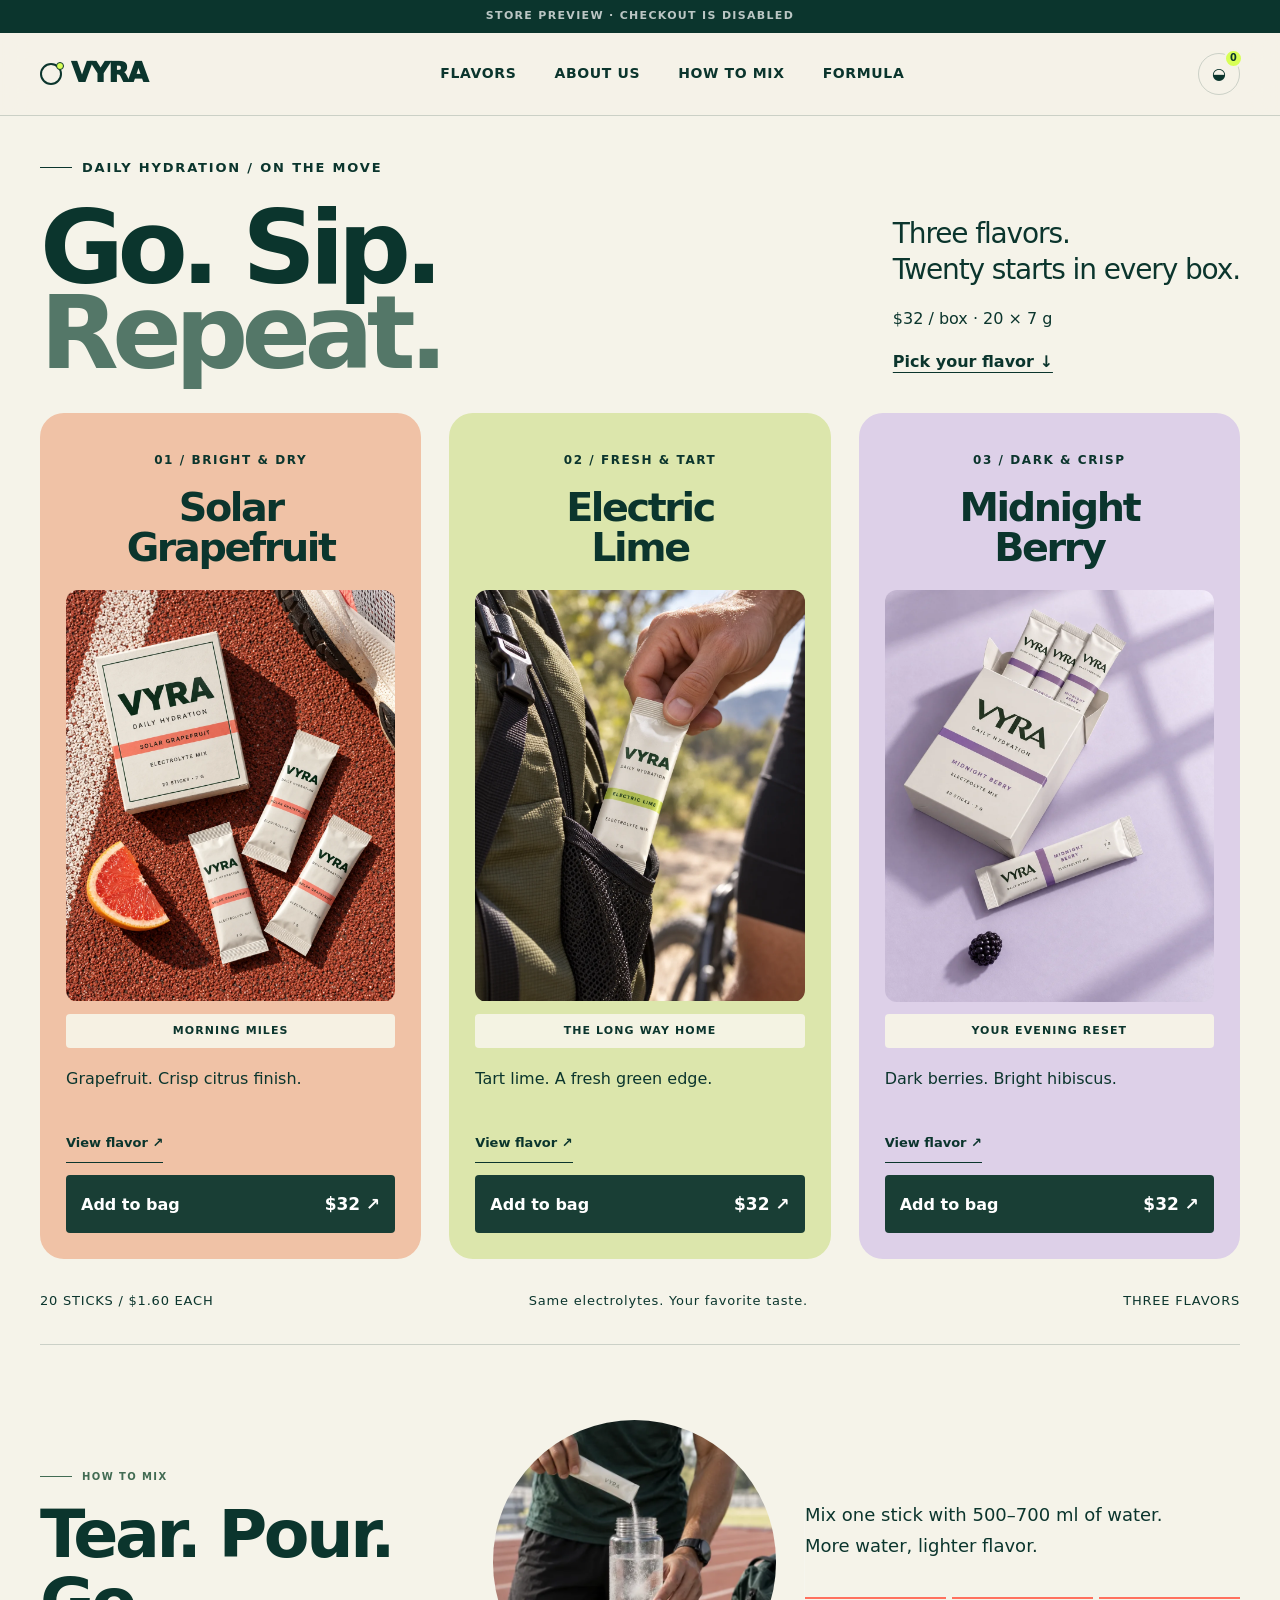
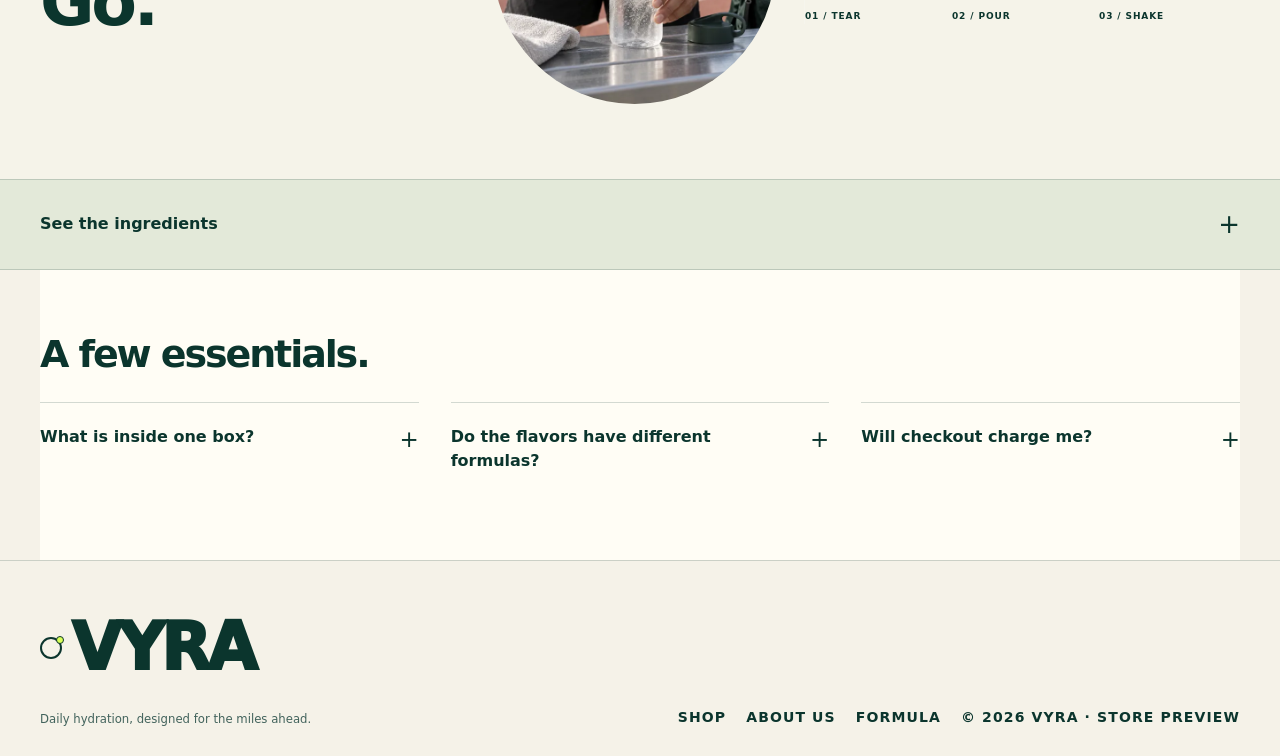
==== index.html @ 5b313467 "Align flavor cards and unify product presentation rhythm" ====
<!doctype html>
<html lang="en">
<head>
<meta charset="utf-8">
<meta name="viewport" content="width=device-width,initial-scale=1">
<meta name="theme-color" content="#0b352d">
<meta name="description" content="VYRA Hydration Telemetry store preview: three electrolyte flavor profiles for everyday endurance sport.">
<title>VYRA — Hydration Telemetry</title>
<style>
:root{--ink:#0b352d;--muted:#42635c;--ivory:#f5f2e8;--paper:#fffdf5;--aqua:#75dce4;--coral:#ff705e;--acid:#d8ff57;--accent:#ff705e;--soft:#ffc2a6;--line:rgba(11,53,45,.18);--wrap:min(1180px,calc(100vw - 40px));--ease:cubic-bezier(.2,.8,.2,1)}
*{box-sizing:border-box}html{scroll-behavior:smooth;scroll-padding-top:82px}body{margin:0;color:var(--ink);background:var(--ivory);font:16px/1.5 Inter,ui-sans-serif,system-ui,-apple-system,"Segoe UI",sans-serif;overflow-x:hidden}body.locked{overflow:hidden}button{font:inherit;color:inherit}button,a{-webkit-tap-highlight-color:transparent}a{color:inherit;text-decoration:none}img,svg{display:block;max-width:100%}:focus-visible{outline:3px solid var(--aqua);outline-offset:3px}.wrap{width:var(--wrap);margin:auto}.skip{position:fixed;z-index:200;top:8px;left:8px;padding:10px 14px;background:var(--paper);transform:translateY(-160%)}.skip:focus{transform:none}
.demo{padding:6px 16px;color:#ffffffb8;background:var(--ink);font-size:.62rem;font-weight:800;letter-spacing:.12em;text-align:center;text-transform:uppercase}.header{position:sticky;z-index:50;top:0;border-bottom:1px solid var(--line);background:#f5f2e8eb;backdrop-filter:blur(14px)}.nav{min-height:66px;display:flex;align-items:center;justify-content:space-between;gap:24px}.brand{display:inline-flex;align-items:center;gap:9px;font-weight:950;font-size:1.3rem;letter-spacing:-.06em}.mark{width:22px;height:22px;border:2px solid;border-radius:50%;position:relative}.mark:after{content:"";position:absolute;width:6px;height:6px;right:-4px;top:-3px;border:1px solid var(--ink);border-radius:50%;background:var(--acid)}.navlinks{display:flex;gap:28px;font-size:.7rem;font-weight:850;letter-spacing:.1em;text-transform:uppercase}.tools{display:flex;gap:8px}.icon{position:relative;width:42px;height:42px;display:grid;place-items:center;border:1px solid var(--line);border-radius:50%;background:transparent;cursor:pointer}.icon:hover{background:var(--paper)}.count{position:absolute;top:-5px;right:-4px;min-width:19px;height:19px;display:grid;place-items:center;border:2px solid var(--ivory);border-radius:50%;background:var(--acid);font-size:.61rem;font-weight:900}.menubtn{display:none}
.btn{min-height:48px;display:inline-flex;align-items:center;justify-content:center;gap:11px;padding:13px 19px;border:1px solid var(--ink);border-radius:1px;color:var(--ivory);background:var(--ink);font-weight:850;font-size:.77rem;letter-spacing:.035em;cursor:pointer;transition:transform .2s var(--ease)}.btn:hover{transform:translateY(-2px)}.btn.accent{border-color:var(--accent);color:var(--ink);background:var(--accent)}.btn.ghost{color:var(--ink);background:transparent}.btn:disabled{opacity:.45;cursor:not-allowed;transform:none}.kicker{display:flex;align-items:center;gap:10px;margin-bottom:16px;font-size:.65rem;font-weight:900;letter-spacing:.15em;text-transform:uppercase}.kicker:before{content:"";width:32px;height:1px;background:currentColor}h1,h2,h3,p{margin-top:0}h1,h2,h3{line-height:.96;letter-spacing:-.055em}h1{margin-bottom:20px;font-size:clamp(3rem,6.2vw,6.4rem)}h2{margin-bottom:18px;font-size:clamp(2.3rem,4.6vw,4.8rem)}h3{font-size:1.3rem}
.hero{position:relative;min-height:calc(100svh - 94px);display:grid;align-items:center;padding:34px 0 42px;overflow:hidden}.hero:before{content:"";position:absolute;z-index:-1;width:36vw;height:36vw;min-width:360px;min-height:360px;left:-17vw;top:5%;border:1px solid var(--line);border-radius:50%;box-shadow:0 0 0 74px #75dce414,0 0 0 148px #d8ff5710}.hero-grid{display:grid;grid-template-columns:minmax(0,.93fr) minmax(390px,.78fr);align-items:center;gap:clamp(38px,7vw,100px)}.hero-copy h1 em{color:var(--accent);font-style:normal;transition:color .3s}.hero-copy>p{max-width:580px;margin-bottom:26px;color:var(--muted);font-size:clamp(1rem,1.45vw,1.18rem)}.hero-actions{display:flex;flex-wrap:wrap;gap:10px;margin-bottom:29px}.selector{display:grid;grid-template-columns:repeat(3,minmax(0,1fr));border-block:1px solid var(--line)}.flavor{position:relative;min-height:72px;display:flex;align-items:center;gap:9px;padding:11px 8px;border:0;border-right:1px solid var(--line);background:transparent;text-align:left;cursor:pointer}.flavor:last-child{border:0}.flavor:after{content:"";position:absolute;height:4px;right:8px;bottom:-2px;left:8px;background:var(--swatch);transform:scaleX(0);transform-origin:left;transition:transform .25s}.flavor[aria-pressed=true]:after{transform:scaleX(1)}.swatch{flex:none;width:12px;height:28px;border-radius:99px;background:var(--swatch)}.flavor strong{display:block;font-size:.69rem;line-height:1.15}.flavor small{display:block;margin-top:4px;color:var(--muted);font-size:.58rem;text-transform:uppercase}
.product{position:relative;margin:0;padding:0 0 20px 20px}.product:before{content:"";position:absolute;inset:30px -34px 0 62px;background:var(--accent);transition:background .3s}.frame{position:relative;overflow:hidden;aspect-ratio:4/4.75;border:1px solid #0b352d3d;background:var(--aqua)}.frame img{width:100%;height:100%;object-fit:cover;transition:opacity .18s,transform .5s}.frame.changing img{opacity:.3;transform:scale(1.025)}.tag{position:absolute;z-index:2;padding:8px 10px;border:1px solid var(--line);background:#fffdf5e8;backdrop-filter:blur(8px);font-size:.58rem;font-weight:900;letter-spacing:.11em;text-transform:uppercase}.tag.top{top:14px;left:14px}.tag.bottom{right:14px;bottom:14px}.chip{position:absolute;z-index:3;right:-30px;top:40%;width:104px;padding:14px;color:var(--ivory);background:var(--ink)}.chip span{display:block;color:var(--aqua);font-size:.53rem;font-weight:850;letter-spacing:.12em;text-transform:uppercase}.chip strong{display:block;margin-top:5px}
.ribbon{border-block:1px solid var(--line);background:var(--paper)}.data-grid{display:grid;grid-template-columns:1.25fr repeat(3,.55fr)}.route,.datum{min-height:118px;padding:20px 24px;border-right:1px solid var(--line)}.datum:last-child{border:0}.label{display:block;margin-bottom:12px;color:var(--muted);font-size:.6rem;font-weight:850;letter-spacing:.12em;text-transform:uppercase}.value{font-size:clamp(1.6rem,3vw,2.6rem);font-weight:900;line-height:1;letter-spacing:-.06em}.value small{font-size:.7rem;letter-spacing:.02em}.route{position:relative;overflow:hidden}.route svg{position:absolute;right:18px;bottom:14px;width:58%;height:70px}.path{fill:none;stroke:var(--accent);stroke-width:3;stroke-linecap:round;stroke-dasharray:5 8}.dot{fill:var(--acid);stroke:var(--ink);stroke-width:2}
.section{padding:112px 0}.intro{display:grid;grid-template-columns:1.2fr .72fr;align-items:end;gap:50px;margin-bottom:58px}.intro p{max-width:470px;margin:0 0 3px auto;color:var(--muted)}.sequence{border-top:1px solid var(--ink)}.step{display:grid;grid-template-columns:90px 1fr 1fr;align-items:center;min-height:132px;border-bottom:1px solid var(--line)}.step>span{color:var(--accent);font-size:.7rem;font-weight:900;letter-spacing:.12em}.step h3{margin:0;font-size:clamp(1.75rem,3vw,3rem);text-transform:uppercase}.step p{max-width:460px;margin:0;color:var(--muted)}
.mix{color:var(--ivory);background:var(--ink)}.mix .intro p{color:#ffffffa8}.mix-layout{display:grid;grid-template-columns:1fr .9fr;border:1px solid #ffffff2e}.mix-visual{position:relative;min-height:480px;display:grid;place-items:center;overflow:hidden;background:linear-gradient(145deg,#75dce428,transparent 52%)}.bottle{position:relative;width:154px;height:338px;border:2px solid #ffffffc7;border-radius:32px 32px 42px 42px;transform:rotate(-3deg)}.bottle:before{content:"";position:absolute;width:76px;height:26px;left:37px;top:-27px;border:2px solid #ffffffc7;border-bottom:0;border-radius:9px 9px 0 0}.water{position:absolute;right:8px;bottom:8px;left:8px;height:62%;border-radius:22px 22px 34px 34px;background:linear-gradient(to top,var(--aqua),var(--accent));opacity:.8;animation:pulse 4s ease-in-out infinite}.water:before{content:"";position:absolute;width:180%;height:45px;left:-42%;top:-20px;border-radius:48%;background:var(--aqua);animation:swirl 3.5s ease-in-out infinite}.ring{position:absolute;width:330px;height:330px;border:1px solid #ffffff2e;border-radius:50%;animation:orbit 12s linear infinite}.ring:after{content:"";position:absolute;width:14px;height:14px;top:35px;right:51px;border-radius:50%;background:var(--acid);box-shadow:0 0 0 8px #d8ff5721}.mix-copy{display:flex;flex-direction:column;justify-content:space-between;padding:clamp(28px,5vw,64px);border-left:1px solid #ffffff2e}.mix-copy h3{margin:0;max-width:390px;font-size:clamp(2.2rem,4vw,4.1rem)}.mix-copy p{max-width:390px;color:#ffffffad}.meter{display:grid;grid-template-columns:repeat(3,1fr);gap:6px;margin-top:36px}.meter span{padding-top:11px;border-top:2px solid var(--accent);color:#ffffffb8;font-size:.58rem;font-weight:850;letter-spacing:.1em;text-transform:uppercase}@keyframes swirl{50%{transform:translateX(8%) rotate(4deg)}}@keyframes pulse{50%{height:65%}}@keyframes orbit{to{transform:rotate(360deg)}}
.formula{background:var(--paper)}.formula-layout{display:grid;grid-template-columns:.72fr 1.28fr;border-block:1px solid var(--ink)}.formula-lead{padding:42px 48px 42px 0;border-right:1px solid var(--line)}.big{margin-bottom:28px;color:var(--accent);font-size:clamp(5rem,10vw,9rem);font-weight:950;line-height:.76;letter-spacing:-.09em}.formula-lead p{max-width:340px;color:var(--muted)}dl{margin:0}.nutrient{min-height:91px;display:grid;grid-template-columns:1fr auto;align-items:center;gap:20px;padding:16px 0 16px 42px;border-bottom:1px solid var(--line)}.nutrient:last-child{border:0}.nutrient dt{font-weight:850}.nutrient dd{margin:0;font-size:clamp(1.7rem,3vw,2.8rem);font-weight:900;letter-spacing:-.06em}.nutrient small{color:var(--muted);font-size:.63rem;letter-spacing:.02em;text-transform:uppercase}
.loadout{padding-bottom:130px}.load-shell{display:grid;grid-template-columns:1fr 1fr;border:1px solid var(--ink);background:var(--paper)}.load-media{position:relative;min-height:590px;overflow:hidden;border-right:1px solid var(--ink);background:var(--aqua)}.load-media img{width:100%;height:100%;object-fit:cover}.stamp{position:absolute;right:18px;bottom:18px;padding:10px 12px;color:var(--ivory);background:var(--ink);font-size:.6rem;font-weight:850;letter-spacing:.11em;text-transform:uppercase}.load-copy{display:flex;flex-direction:column;justify-content:space-between;padding:clamp(28px,5vw,62px)}.load-copy h2{max-width:520px}.load-copy>div>p{max-width:460px;color:var(--muted)}.packline{display:flex;justify-content:space-between;gap:20px;padding-block:20px;border-block:1px solid var(--line)}.packline span{color:var(--muted)}.buy{display:grid;grid-template-columns:1fr 1fr;gap:10px;margin-top:20px}.price{font-size:2.7rem;font-weight:900;line-height:1;letter-spacing:-.07em}.price small{display:block;margin-top:8px;color:var(--muted);font-size:.62rem;font-weight:700;letter-spacing:.05em}
.notes{padding:84px 0;color:var(--ivory);background:var(--ink)}.notes-grid{display:grid;grid-template-columns:1.1fr repeat(3,.6fr);gap:28px}.notes h2{max-width:450px;font-size:clamp(2.2rem,4vw,4rem)}.note{padding-left:20px;border-left:1px solid #ffffff33}.note span{display:block;margin-bottom:28px;color:var(--accent);font-size:.63rem;font-weight:900;letter-spacing:.13em;text-transform:uppercase}.note strong{display:block;margin-bottom:8px}.note p{margin:0;color:#ffffffa5;font-size:.8rem}footer{padding:38px 0 28px;border-top:1px solid var(--line)}.footer{display:flex;align-items:flex-end;justify-content:space-between;gap:30px}.footer p{max-width:570px;margin:14px 0 0;color:var(--muted);font-size:.73rem}.footer-links{display:flex;flex-wrap:wrap;justify-content:flex-end;gap:20px;font-size:.67rem;font-weight:850;letter-spacing:.08em;text-transform:uppercase}
.overlay{position:fixed;z-index:80;inset:0;opacity:0;visibility:hidden;background:#051a1691;transition:.25s}.overlay.open{opacity:1;visibility:visible}.cart{position:fixed;z-index:90;top:0;right:0;bottom:0;width:min(460px,100%);display:flex;flex-direction:column;background:var(--paper);box-shadow:-24px 0 70px #0003;transform:translateX(102%);transition:transform .35s var(--ease)}.cart.open{transform:none}.cart-head{min-height:78px;display:flex;align-items:center;justify-content:space-between;padding:18px 22px;border-bottom:1px solid var(--line)}.cart-head h2{margin:0;font-size:1.7rem}.cart-body{flex:1;padding:12px 22px;overflow:auto}.empty{padding:80px 20px;color:var(--muted);text-align:center}.empty b{width:60px;height:60px;margin:0 auto 20px;display:grid;place-items:center;border:1px solid var(--line);border-radius:50%;font-size:1.6rem}.cart-item{display:grid;grid-template-columns:70px 1fr auto;gap:13px;padding:18px 0;border-bottom:1px solid var(--line)}.thumb{width:70px;height:84px;object-fit:cover;border:1px solid var(--line)}.cart-item h3{margin:2px 0 5px;font-size:.93rem;letter-spacing:-.02em}.cart-item small{color:var(--muted);font-size:.66rem}.qty{display:flex;align-items:center;gap:9px;margin-top:10px}.qty button{width:27px;height:27px;border:1px solid var(--line);border-radius:50%;background:transparent;cursor:pointer}.qty .remove{width:auto;margin-left:3px;border:0;border-radius:0;color:#a13d30;font-size:.66rem;text-decoration:underline}.lineprice{font-weight:850;font-size:.8rem}.cart-foot{padding:19px 22px 24px;border-top:1px solid var(--line);background:var(--ivory)}.total{display:flex;justify-content:space-between;margin-bottom:5px;font-weight:900}.cart-foot small{display:block;margin-bottom:15px;color:var(--muted)}.cart-foot .btn{width:100%}.complete{min-height:100%;display:grid;align-content:center;padding:30px;text-align:center}.check{width:84px;height:84px;margin:0 auto 24px;display:grid;place-items:center;border-radius:50%;background:var(--acid);font-size:2rem}.complete h3{margin-bottom:14px;font-size:2rem}.complete p{color:var(--muted)}.toast{position:fixed;z-index:120;left:50%;bottom:22px;max-width:calc(100% - 32px);padding:12px 16px;color:var(--ivory);background:var(--ink);font-size:.76rem;font-weight:750;transform:translate(-50%,140%);transition:transform .3s}.toast.show{transform:translate(-50%,0)}
@media(max-width:900px){.navlinks{position:absolute;top:66px;right:20px;left:20px;display:none;padding:16px;border:1px solid var(--line);background:var(--paper);box-shadow:0 18px 45px #0b352d21}.navlinks.open{display:flex;flex-direction:column}.menubtn{display:grid}.hero{min-height:auto}.hero-grid{grid-template-columns:1fr 1fr;gap:28px}.chip{right:-8px}.intro{grid-template-columns:1fr;gap:8px}.intro p{margin-left:0}.mix-layout,.formula-layout,.load-shell{grid-template-columns:1fr}.mix-copy{border:0;border-top:1px solid #ffffff2e}.formula-lead{padding-right:0;border:0;border-bottom:1px solid var(--line)}.load-media{min-height:520px;border:0;border-bottom:1px solid var(--ink)}.notes-grid{grid-template-columns:1fr 1fr}.notes h2{grid-column:1/-1}}
@media(max-width:640px){:root{--wrap:min(100% - 28px,1180px)}.demo{padding-block:5px;font-size:.54rem}.nav{min-height:58px}.navlinks{top:58px}.hero{padding:12px 0 34px}.hero-grid{display:flex;flex-direction:column;align-items:stretch;gap:20px}.product{order:-1;width:min(82%,310px);margin:auto;padding:0 0 10px 10px}.product:before{inset:18px -15px 0 36px}.frame{aspect-ratio:4/3.95}.frame img{object-position:center 35%}.chip{right:-16px;top:30%;width:90px;padding:10px}.tag{padding:6px 7px;font-size:.47rem}.hero-copy{text-align:center}.hero-copy .kicker{justify-content:center;margin-bottom:10px}h1{margin-bottom:12px;font-size:clamp(2.65rem,14vw,4rem)}.hero-copy>p{margin:0 auto 16px;font-size:.88rem}.hero-actions{justify-content:center;margin-bottom:20px}.hero-actions .btn{flex:1;min-width:140px}.flavor{min-height:62px;justify-content:center;padding:8px 4px}.flavor small{display:none}.flavor strong{font-size:.59rem}.swatch{width:8px;height:22px}.data-grid{grid-template-columns:repeat(3,1fr)}.route{grid-column:1/-1;min-height:105px;border:0;border-bottom:1px solid var(--line)}.datum{min-height:86px;padding:15px 10px}.value{font-size:1.4rem}.label{margin-bottom:9px;font-size:.49rem}.section{padding:78px 0}.intro{margin-bottom:38px}.step{grid-template-columns:44px 1fr;padding:22px 0}.step p{grid-column:2;margin-top:8px;font-size:.82rem}.mix-visual{min-height:390px}.ring{width:280px;height:280px}.bottle{width:132px;height:292px}.bottle:before{left:27px}.mix-copy{min-height:380px}.formula-lead{padding-block:10px 34px}.big{margin-bottom:18px}.nutrient{min-height:78px;padding-left:0}.loadout{padding-bottom:86px}.load-media{min-height:410px}.buy{grid-template-columns:1fr}.notes-grid{grid-template-columns:1fr}.notes h2{grid-column:auto}.note{min-height:140px}.footer{align-items:flex-start;flex-direction:column}.footer-links{justify-content:flex-start}.cart-item{grid-template-columns:58px 1fr auto}.thumb{width:58px;height:72px}}
@media(prefers-reduced-motion:reduce){html{scroll-behavior:auto}*,*:before,*:after{animation-duration:.01ms!important;animation-iteration-count:1!important;transition-duration:.01ms!important}}
</style>
<link rel="stylesheet" href="premium.css">
<link rel="icon" href="data:,">
<link rel="stylesheet" href="commerce.css?v=2">
<link rel="stylesheet" href="identity.css?v=3">
<link rel="stylesheet" href="desktop-tune.css?v=20260922d">
</head>
<body>
<a class="skip" href="#main">Skip to content</a>
<div class="demo">Store preview · Checkout is disabled</div>
<header class="header"><nav class="nav wrap" aria-label="Primary navigation"><a class="brand" href="#top" aria-label="VYRA home"><span class="mark" aria-hidden="true"></span>VYRA</a><div class="navlinks" id="navlinks"><a href="#shop">Flavors</a><a href="about.html">About us</a><a href="#mix">How to mix</a><a href="#ingredient-register">Formula</a></div><div class="tools"><button class="icon" id="cartOpen" type="button" aria-label="Open cart" aria-haspopup="dialog">◒<span class="count" id="count">0</span></button><button class="icon menubtn" id="menubtn" type="button" aria-label="Open menu" aria-expanded="false" aria-controls="navlinks">≡</button></div></nav></header>
<main id="main">
<section class="hero flavor-market" id="top" aria-labelledby="heroTitle"><div class="wrap"><div class="market-title"><div class="kicker">DAILY HYDRATION / ON THE MOVE</div><h1 id="heroTitle">Go. Sip.<br><em>Repeat.</em></h1><div class="market-summary"><p>Three flavors.<br>Twenty starts in every box.</p><span>$32 / box · 20 × 7 g</span><a href="#shop">Pick your flavor ↓</a></div></div>
<div class="flavor-shelf" id="shop" aria-label="Shop the three VYRA flavors">
<article class="flavor-story solar"><div class="flavor-heading"><span>01 / BRIGHT &amp; DRY</span><h2><a href="product.html?flavor=solar">Solar<br>Grapefruit</a></h2></div><figure><a href="product.html?flavor=solar" aria-label="Explore Solar Grapefruit"><img src="assets/vyra-solar.webp" srcset="assets/vyra-solar-640.webp 640w, assets/vyra-solar.webp 1122w" sizes="(max-width:680px) 94vw, 60vw" width="1122" height="1402" alt="Overhead view of Solar Grapefruit packaging and fanned sticks on a running track" fetchpriority="high" decoding="async"></a><figcaption>MORNING MILES</figcaption></figure><div class="flavor-purchase"><p>Grapefruit. Crisp citrus finish.</p><a class="flavor-detail" href="product.html?flavor=solar">View flavor ↗</a><button type="button" data-product="solar">Add to bag <span>$32 ↗</span></button></div></article>
<article class="flavor-story lime"><div class="flavor-heading"><span>02 / FRESH &amp; TART</span><h2><a href="product.html?flavor=lime">Electric<br>Lime</a></h2></div><figure><a href="product.html?flavor=lime" aria-label="Explore Electric Lime"><img src="assets/vyra-lime.webp" srcset="assets/vyra-lime-640.webp 640w, assets/vyra-lime.webp 1122w" sizes="(max-width:680px) 94vw, 60vw" width="1122" height="1402" alt="A cyclist taking an Electric Lime hydration stick from a bag" fetchpriority="high" decoding="async"></a><figcaption>THE LONG WAY HOME</figcaption></figure><div class="flavor-purchase"><p>Tart lime. A fresh green edge.</p><a class="flavor-detail" href="product.html?flavor=lime">View flavor ↗</a><button type="button" data-product="lime">Add to bag <span>$32 ↗</span></button></div></article>
<article class="flavor-story berry"><div class="flavor-heading"><span>03 / DARK &amp; CRISP</span><h2><a href="product.html?flavor=berry">Midnight<br>Berry</a></h2></div><figure><a href="product.html?flavor=berry" aria-label="Explore Midnight Berry"><img src="assets/vyra-berry.webp" srcset="assets/vyra-berry-640.webp 640w, assets/vyra-berry.webp 1122w" sizes="(max-width:680px) 94vw, 60vw" width="1122" height="1402" alt="Open Midnight Berry carton with individual violet-striped sticks" fetchpriority="high" decoding="async"></a><figcaption>YOUR EVENING RESET</figcaption></figure><div class="flavor-purchase"><p>Dark berries. Bright hibiscus.</p><a class="flavor-detail" href="product.html?flavor=berry">View flavor ↗</a><button type="button" data-product="berry">Add to bag <span>$32 ↗</span></button></div></article>
</div><div class="market-foot"><span>20 STICKS / $1.60 EACH</span><span>Same electrolytes. Your favorite taste.</span><span>THREE FLAVORS</span></div></div></section>
<section class="section mix" id="mix" aria-labelledby="mixTitle"><div class="wrap"><div class="intro"><div><div class="kicker">How to mix</div><h2 id="mixTitle">Tear. Pour. Go.</h2></div></div><div class="mix-layout"><div class="mix-visual"><img src="assets/mix.webp" srcset="assets/mix-640.webp 640w, assets/mix.webp 1254w" sizes="(max-width:900px) 94vw, 50vw" width="1254" height="1254" alt="An athlete pouring a VYRA electrolyte stick into a clear water bottle" loading="lazy"></div><div class="mix-copy"><div><div class="kicker">Bottle protocol / 500–700 ml</div><h3>Drop. Shake. Carry on.</h3></div><div><p>Mix one stick with 500–700 ml of water. More water, lighter flavor.</p><div class="meter"><span>01 / Tear</span><span>02 / Pour</span><span>03 / Shake</span></div></div></div></div></div></section>
<details class="technical" id="ingredient-register"><summary class="wrap">See the ingredients <span aria-hidden="true">+</span></summary><section class="section formula" id="formula" aria-labelledby="formulaTitle"><div class="wrap"><div class="intro"><div><div class="kicker">Formula / per stick</div><h2 id="formulaTitle">The numbers<br>stay visible.</h2></div><p>Four essential figures, presented without a maze of claims. One stick is designed to mix into 500–700 ml of water.</p></div><div class="formula-layout"><div class="formula-lead"><div class="big">01</div><h3>Daily hydration stick</h3><p>Illustrative electrolyte values for this store preview. Final formulation and labeling require review. Not a substitute for a varied diet or professional medical advice.</p></div><dl><div class="nutrient"><dt>Sodium</dt><dd>300 <small>mg</small></dd></div><div class="nutrient"><dt>Potassium</dt><dd>200 <small>mg</small></dd></div><div class="nutrient"><dt>Magnesium</dt><dd>60 <small>mg</small></dd></div><div class="nutrient"><dt>Vitamin C</dt><dd>80 <small>mg</small></dd></div></dl></div></div></section></details>


<section class="purchase-faq wrap" aria-labelledby="questions-title"><div><div class="kicker">Good to know</div><h2 id="questions-title">A few essentials.</h2></div><div><details><summary>What is inside one box?</summary><p>20 × 7 g sticks in one flavor. $32 per box, or $1.60 per stick.</p></details><details><summary>Do the flavors have different formulas?</summary><p>No. The declared electrolyte amounts are the same. Choose your favorite taste.</p></details><details><summary>Will checkout charge me?</summary><p>No. This demo collects no personal or payment details and creates no real order.</p></details></div></section></main>
<footer><div class="footer wrap"><div><a class="brand" href="#top"><span class="mark"></span>VYRA</a><p>Daily hydration, designed for the miles ahead.</p></div><div class="footer-links"><a href="#shop">Shop</a><a href="about.html">About us</a><a href="#ingredient-register">Formula</a><span>© 2026 VYRA · Store preview</span></div></div></footer>
<div class="overlay" id="overlay"></div><aside class="cart" id="cart" role="dialog" aria-modal="true" aria-labelledby="cartTitle" aria-hidden="true"><div class="cart-head"><h2 id="cartTitle">Your bag</h2><button class="icon" id="close" type="button" aria-label="Close cart">×</button></div><div class="cart-body" id="cartBody"></div><div class="cart-foot" id="cartFoot"><div class="total"><span>Demo total</span><span id="total">$0</span></div><small>No shipping, account, or payment details will be requested.</small><button class="btn accent" id="checkout" type="button">Complete demo checkout</button></div></aside><div class="toast" id="toast" role="status" aria-live="polite"></div>
<div class="mobile-purchase" aria-label="Quick purchase"><div><strong id="quick-name">Solar Grapefruit</strong><span>20 sticks · $32</span></div><button type="button" class="purchase-button" id="quick-add">Add to bag ↗</button></div>
<script src="cart.js?v=20260922b" defer></script>
<script src="app.js" defer></script>
</body>
</html>
---- premium.css ----
/* Consistent controls, independent of each brand's art direction. */
button:disabled{opacity:.45;cursor:not-allowed;transform:none}
.cart[inert]{visibility:hidden}.cart:not([inert]){visibility:visible}
.cart-foot[hidden]{display:none!important}
.shop-line{display:grid;grid-template-columns:88px minmax(0,1fr);gap:16px;padding:22px 0;border-bottom:1px solid currentColor}
.shop-line>img{width:88px;height:88px;object-fit:cover;border-radius:3px}
.shop-line h3{font:600 15px/1.3 system-ui;margin:0 0 5px;letter-spacing:0}
.shop-line p{font:12px/1.5 system-ui;opacity:.75;margin:0 0 6px}
.shop-line strong{font:600 14px/1.4 system-ui}
.shop-quantity{display:flex;align-items:center;gap:8px;margin-top:12px}
.shop-quantity button{min-width:36px;min-height:36px;border:1px solid currentColor;background:none;font:14px system-ui;cursor:pointer}
.shop-quantity output{min-width:20px;text-align:center}
.shop-quantity .shop-remove{border:0;margin-left:auto;text-decoration:underline;font-size:12px}
.shop-empty{padding:50px 10px;text-align:center;line-height:1.8}
.demo-complete{padding:50px 12px;text-align:center}
.demo-complete>span{font:50px/1.5 system-ui}
.demo-complete h3{font-size:30px}
.demo-complete p{font-size:15px;line-height:1.6}
.demo-return{padding:14px 20px;background:none;border:1px solid currentColor;cursor:pointer}
.cart-head button{min-width:44px;min-height:44px}
.cart-foot small,.cart-note{font-size:12px;line-height:1.5}
.toast{pointer-events:none}

/* VYRA — tactile sports equipment and a measured daily ritual. */
:root{--wrap:min(1280px,calc(100% - 48px));--accent-ink:#a44830}
.hero{min-height:0;padding:58px 0 62px}
.hero-grid{grid-template-columns:1fr 1.04fr;gap:56px}
.hero:before{display:none}
.hero-copy h1{font-size:clamp(50px,5.6vw,80px);line-height:1.01;letter-spacing:-.06em}
.hero-copy h1 em{color:var(--accent-ink);font-size:.82em}
.hero-copy>p{font-size:17px;line-height:1.75;max-width:470px}
.kicker{font-size:10px;letter-spacing:.14em}
.product{padding:0}.product:before{display:none}
.frame{aspect-ratio:1;border:0;background:var(--soft)}
.frame img{object-fit:cover;object-position:center}
.chip{position:static;width:auto;padding:13px 17px;display:flex;justify-content:space-between;align-items:center;background:var(--ink);margin:0}
.chip span{font-size:10px;letter-spacing:.13em;color:#d6e8df}.chip strong{font-size:13px;margin:0;color:var(--accent)}
.tag.top{font-size:9px;padding:9px 12px}.tag.bottom{display:none}
.btn{font-size:12px;min-height:48px}.hero-actions .btn{padding:13px 16px}
.selector{margin-top:24px}.flavor{padding:16px 8px;min-height:80px}
.flavor strong{font-size:11px;line-height:1.4}.flavor small{font-size:9px}
.swatch{height:30px;width:6px;border-radius:0}
.flavor[aria-pressed=true]{background:#ffffff66}
.flavor[data-flavor=berry]{--swatch:#9c7db1!important}
.ribbon{background:var(--ink);color:var(--ivory)}.ribbon .label{color:#bdd1c9}.route,.datum{border-color:#ffffff26}
.route svg{opacity:.65;width:45%}.label{font-size:10px}.value{font-size:34px}
.section{padding:86px 0}.intro{margin-bottom:45px}.intro h2{font-size:clamp(42px,4.8vw,66px);line-height:1.03}
.intro p{font-size:15px;line-height:1.8}.step>span{color:var(--accent-ink)}.step p{font-size:14px;line-height:1.8}
.mix-layout{grid-template-columns:1fr 1fr}.mix-visual{min-height:0;background:none}
.mix-visual>img{width:100%;height:100%;aspect-ratio:1;object-fit:cover}
.mix-copy{gap:35px}.mix-copy h3{font-size:clamp(36px,4vw,57px);line-height:1.06}.mix-copy p{line-height:1.8;font-size:15px}
.meter span{font-size:10px}
.big{color:var(--accent-ink)}.formula-lead{padding:35px 42px 35px 0}.formula-lead p{font-size:14px;line-height:1.8}
.load-shell{border-color:var(--line)}.load-media{min-height:0;aspect-ratio:1;border-color:var(--line);align-self:center}
.load-media img{height:100%;object-fit:cover}
.load-copy{padding:35px;gap:30px}.load-copy h2{font-size:clamp(38px,4.6vw,62px);line-height:1.02}
.load-copy>div>p{font-size:15px;line-height:1.8}
.load-flavors{display:flex;gap:6px;margin-bottom:20px;flex-wrap:wrap}
.load-flavors button{min-height:42px;padding:9px 14px;border:1px solid var(--line);background:none;cursor:pointer;font-size:12px}
.load-flavors button[aria-pressed=true]{background:var(--ink);color:var(--paper);border-color:var(--ink)}
.packline{font-size:13px}.buy{grid-template-columns:.6fr 1.4fr;align-items:center;gap:20px}
.price{font-size:38px}.price small{line-height:1.5;font-size:10px}.buy .btn{font-size:11px;padding:12px}
.note p{line-height:1.8}.note span{color:var(--accent)}.demo{font-size:9px}
:focus-visible{outline-color:var(--accent-ink)}.mix :focus-visible,.notes :focus-visible{outline-color:var(--aqua)}
@media(max-width:900px){
.hero-grid{gap:26px;grid-template-columns:1fr 1fr}.hero-copy h1{font-size:48px}
.hero-copy>p{font-size:14px}.selector{grid-template-columns:1fr}.flavor{min-height:43px;border-right:0;border-bottom:1px solid var(--line)}
.flavor small{display:none}.flavor:after{height:2px}.mix-layout,.load-shell{grid-template-columns:1fr 1fr}
.mix-copy{padding:25px}.mix-copy h3{font-size:38px}.load-copy{padding:25px}.load-copy h2{font-size:38px}
.buy{grid-template-columns:1fr}.data-grid .value{font-size:27px}.route svg{width:40%}
}
@media(max-width:640px){
:root{--wrap:calc(100% - 28px)}
.hero{padding:28px 0 35px}.hero-grid{display:flex;flex-direction:column;gap:26px}
.hero-copy{text-align:left}.hero-copy .kicker{justify-content:flex-start;font-size:9px}
.hero-copy h1{font-size:50px;line-height:1.02;margin-bottom:16px}.hero-copy h1 em{font-size:.81em}
.hero-copy>p{font-size:14px;line-height:1.7;margin-bottom:20px}.hero-actions{justify-content:flex-start;gap:8px;margin-bottom:18px}
.hero-actions .btn{min-width:0;font-size:11px;min-height:48px;padding:11px 12px}
.product{order:0;width:100%;max-width:none;padding:0;margin:0}
.selector{grid-template-columns:repeat(3,1fr);margin-top:18px}.flavor{min-height:64px;justify-content:flex-start;padding:9px 5px;gap:7px}
.flavor strong{font-size:10px}.flavor small{display:none}.swatch{width:4px;height:27px}.chip{padding:12px 15px}
.data-grid{grid-template-columns:repeat(3,1fr)}.route{min-height:96px}.datum{padding:18px 10px}.route svg{width:48%}
.ribbon .label{font-size:9px}.data-grid .value{font-size:26px}
.section{padding:60px 0}.intro h2{font-size:44px}.intro{margin-bottom:28px}
.step{grid-template-columns:35px 1fr}.step h3{font-size:30px}
.mix-layout,.load-shell{grid-template-columns:1fr}.mix-visual{min-height:0}.mix-copy{padding:30px;min-height:0}
.mix-copy h3{font-size:42px}.mix-copy p{font-size:14px}.formula-lead{padding:30px 0}.nutrient{padding-left:0}
.load-media{min-height:0;aspect-ratio:1}.load-copy{padding:25px;gap:25px}.load-copy h2{font-size:43px}
.buy{grid-template-columns:.7fr 1.3fr;gap:12px}.buy .btn{font-size:10px}
.notes{padding:55px 0}.note{min-height:0;padding-bottom:20px}.note span{margin-bottom:15px}
}
@media(prefers-reduced-motion:reduce){*{scroll-behavior:auto!important;animation:none!important;transition:none!important}}
---- commerce.css ----
/* Commerce layer: clear product decisions, factual pricing and keyboard-safe CTAs. */
.technical{border-top:1px solid var(--line);border-bottom:1px solid var(--line);scroll-margin-top:90px}
.technical>summary{list-style:none;display:flex;align-items:center;justify-content:space-between;gap:20px;padding-top:25px;padding-bottom:25px;font:600 15px/1.5 system-ui;cursor:pointer}
.technical>summary::-webkit-details-marker{display:none}.technical>summary>span{font-size:26px;font-weight:400}.technical[open]>summary>span{transform:rotate(45deg)}
.technical>section{margin:0}.technical:not([open])>section{display:none}.technical>summary::after{display:none}
.purchase-meta{display:flex;gap:18px;align-items:center;margin:22px 0}
.purchase-meta>strong{font:700 34px/1.1 system-ui;letter-spacing:-.05em}
.purchase-meta>span{font:600 13px/1.5 system-ui}
.purchase-meta small{display:block;font:400 11px/1.6 system-ui;opacity:.75;margin-top:3px}
.collection{padding:84px 0}
.collection-head{display:flex;justify-content:space-between;align-items:end;gap:50px;margin-bottom:36px}
.collection-head h2{margin:0;font-size:54px;line-height:1;letter-spacing:-.045em}
.collection-head>p{max-width:390px;font-size:15px;line-height:1.8;margin:0}
.product-grid{display:grid;grid-template-columns:repeat(3,minmax(0,1fr));gap:22px}
.product-card{min-width:0;overflow:hidden;border:1px solid var(--line)}
.product-card>img{width:100%;height:auto;aspect-ratio:1;display:block;object-fit:cover}
.card-body{padding:25px}.card-kicker{font:600 10px/1.5 system-ui;text-transform:uppercase;letter-spacing:.13em}
.card-body h3{margin:10px 0;font-size:29px;line-height:1.12;letter-spacing:-.04em}
.card-body>p{font-size:14px;line-height:1.7;min-height:48px;margin:0 0 22px;opacity:.8}
.card-price{display:flex;justify-content:space-between;align-items:center;gap:8px;margin-bottom:18px}
.card-price>strong{font:700 25px/1 system-ui;letter-spacing:-.04em}.card-price>span{font:12px/1.4 system-ui;opacity:.8}
.purchase-button{display:flex;width:100%;align-items:center;justify-content:space-between;gap:12px;min-height:50px;padding:14px 18px;border:1px solid currentColor;font:650 12px/1.4 system-ui;text-align:left;cursor:pointer;transition:background .18s,transform .18s}
.purchase-button:hover{transform:translateY(-2px)}.purchase-button:focus-visible{outline:3px solid currentColor;outline-offset:4px}
.purchase-disclaimer{font:11px/1.7 system-ui;text-align:center;opacity:.65;margin:23px 0 0}
.purchase-faq{display:grid;grid-template-columns:1fr 1.25fr;gap:70px;padding-top:80px;padding-bottom:90px}
.purchase-faq h2{font-size:52px;line-height:1.03;letter-spacing:-.045em;margin:20px 0}
.purchase-faq details{border-bottom:1px solid var(--line)}
.purchase-faq summary{font:600 15px/1.5 system-ui;cursor:pointer;list-style:none;padding:22px 32px 22px 0;position:relative}
.purchase-faq summary::-webkit-details-marker{display:none}
.purchase-faq summary::after{content:"+";position:absolute;right:0;top:19px;font-size:23px;font-weight:400}
.purchase-faq details[open] summary::after{content:"−"}
.purchase-faq details p{font:14px/1.8 system-ui;margin:0 30px 24px 0;opacity:.8}
.purchase-faq a{text-decoration:underline}
.closing-offer{padding:80px 0;text-align:center}
.closing-offer h2{font-size:58px;line-height:1.05;letter-spacing:-.045em;margin:16px 0 30px}
.mobile-purchase{display:none}
@media(max-width:900px){.collection-head{gap:24px}.collection-head h2{font-size:43px}.collection-head>p{max-width:310px;font-size:14px}.product-grid{gap:12px}.card-body{padding:16px}.card-body h3{font-size:24px}.card-body>p{font-size:13px;min-height:66px}.card-price{flex-wrap:wrap}.purchase-button{font-size:11px;padding:12px}.purchase-faq{gap:30px}}
@media(max-width:640px){
.collection{padding:52px 0}.collection-head{display:block;margin-bottom:25px}.collection-head h2{font-size:42px}.collection-head>p{margin-top:18px;max-width:none}
.product-grid{grid-template-columns:1fr;gap:26px}.card-body{padding:22px}.card-body h3{font-size:30px}.card-body>p{min-height:0;font-size:14px;margin-bottom:20px}.card-price{flex-wrap:nowrap}.purchase-button{font-size:13px}
.purchase-meta{margin:18px 0}.purchase-meta>strong{font-size:29px}
.purchase-faq{grid-template-columns:1fr;gap:12px;padding-top:52px;padding-bottom:52px}.purchase-faq h2{font-size:44px}
.closing-offer{padding:60px 0}.closing-offer h2{font-size:42px}
.mobile-purchase{display:flex;position:fixed;bottom:0;left:0;right:0;z-index:45;padding:12px 14px max(12px,env(safe-area-inset-bottom));align-items:center;justify-content:space-between;gap:12px;border-top:1px solid var(--line);box-shadow:0 -5px 25px #0000000c;transform:translateY(120%);visibility:hidden;transition:transform .2s,visibility .2s}
.mobile-purchase.is-visible{transform:none;visibility:visible}.mobile-purchase>div{min-width:0}.mobile-purchase strong{display:block;font:600 13px/1.4 system-ui}.mobile-purchase span{display:block;font:10px/1.4 system-ui;opacity:.7;margin-top:2px}.mobile-purchase .purchase-button{width:auto;min-width:124px;flex:none;font-size:12px}
footer{padding-bottom:95px!important}.toast{bottom:95px!important}
}
@media(prefers-reduced-motion:reduce){.purchase-button,.mobile-purchase{transition:none!important}}

.hero{padding:45px 0 54px}.hero-grid{gap:55px}.hero-copy h1{font-size:clamp(62px,6.4vw,88px);line-height:.99}.hero-copy h1 em{font-size:.62em;margin-top:12px}.hero-copy>p{font-size:16px}.purchase-meta{margin:20px 0;padding-top:18px;border-top:1px solid var(--line)}.purchase-meta>strong{color:var(--ink)}.selector{margin-top:20px}.flavor{min-height:66px}
.collection{background:#e8ecdf;border-top:1px solid var(--line);border-bottom:1px solid var(--line)}.collection-head h2{font-size:55px;font-weight:750}.product-card{border:0;background:var(--paper);border-radius:5px}.product-card:nth-child(1){--card-accent:#f1b29b}.product-card:nth-child(2){--card-accent:#d8ee88}.product-card:nth-child(3){--card-accent:#d6c1e5}.product-card .purchase-button{background:var(--card-accent);color:var(--ink);border-color:transparent}.product-card .purchase-button:hover{background:var(--ink);color:var(--paper)}.card-body h3{font-size:27px}.ribbon{border:0}.section{padding:70px 0}.sequence{display:grid;grid-template-columns:repeat(4,minmax(0,1fr));gap:24px}.sequence .step{display:block;padding:25px 0}.sequence .step>span{display:block;margin-bottom:18px}.sequence .step h3{font-size:25px;margin:0 0 14px}.sequence .step p{font-size:13px}.closing-offer{background:var(--ink);color:var(--paper)}.closing-offer .kicker{justify-content:center;color:#c3d9d0}.closing-offer .btn{background:var(--accent);color:var(--ink)}.mobile-purchase{background:var(--paper);color:var(--ink)}.mobile-purchase .purchase-button{background:var(--accent);color:var(--ink);border:0}.purchase-faq{background:var(--paper)}
@media(max-width:900px){.hero-grid{gap:28px}.hero-copy h1{font-size:62px}.card-body h3{font-size:25px}.collection-head h2{font-size:43px}.sequence{grid-template-columns:repeat(2,minmax(0,1fr))}}
@media(max-width:640px){.hero{padding:28px 0 35px}.hero-copy h1{font-size:60px}.hero-copy h1 em{font-size:.62em}.hero-copy>p{font-size:14px}.hero-actions .btn{font-size:11px}.collection-head h2{font-size:42px}.card-body h3{font-size:31px}.sequence{gap:20px}.sequence .step h3{font-size:23px}.sequence .step p{font-size:13px}.section{padding:55px 0}}
---- identity.css ----
/* VYRA: a colorful open-air flavor market, not a split hero. */
:root{--wrap:min(1320px,calc(100% - 64px))}.flavor-market.hero{padding:55px 0 0;background:#f5f3e9}.market-title{display:grid;grid-template-columns:1fr 1fr;align-items:end;column-gap:40px;margin-bottom:45px}.market-title>.kicker{grid-column:1/-1;margin-bottom:25px}.market-title h1{font:760 clamp(88px,10.2vw,150px)/.83 system-ui;letter-spacing:-.09em;margin:0}.market-title h1 em{font-style:normal;color:#547768}.market-summary{justify-self:end;max-width:290px;padding-bottom:4px}.market-summary p{font:500 23px/1.3 system-ui;letter-spacing:-.04em;margin:0 0 18px}.market-summary>span{font:12px/1.6 system-ui}.market-summary>a{display:block;margin-top:20px;font:650 12px system-ui;text-decoration:underline;text-underline-offset:5px}
.flavor-shelf{display:grid;grid-template-columns:1fr 1fr 1fr;gap:22px;align-items:start;scroll-margin-top:110px}.flavor-story{min-width:0;--flavor-bg:#f0c2a6;background:var(--flavor-bg);padding:25px 22px 22px;border-radius:110px 110px 4px 4px}.flavor-story.lime{--flavor-bg:#dce6ac;margin-top:65px;border-radius:4px}.flavor-story.berry{--flavor-bg:#ddd0e8;margin-top:25px;border-radius:4px 4px 110px 4px}.flavor-heading{padding:20px 0 22px;text-align:center}.flavor-heading>span{font:600 8px/1.5 system-ui;letter-spacing:.13em}.flavor-heading h2{font:700 clamp(30px,3.5vw,49px)/.96 system-ui;letter-spacing:-.06em;margin:16px 0 0}.flavor-story figure{margin:0;position:relative}.flavor-story figure>img{display:block;width:100%;height:auto;aspect-ratio:4/5;object-fit:cover;border-radius:2px}.flavor-story figcaption{position:absolute;bottom:15px;left:12px;right:12px;font:650 8px/1.5 system-ui;letter-spacing:.1em;color:var(--ink);background:#f7f5e8ed;padding:9px;text-align:center}.flavor-purchase>p{font:12px/1.6 system-ui;margin:20px 0 15px}.flavor-purchase>button{display:flex;justify-content:space-between;align-items:center;width:100%;min-height:52px;border:0;background:#193e35;color:#fff;padding:15px;font:600 12px system-ui;cursor:pointer}.flavor-purchase>button:hover{background:#2e5d4a}.flavor-purchase>button span{font-size:14px}.berry .flavor-purchase{padding-bottom:25px;padding-right:15px}.market-foot{display:flex;justify-content:space-between;gap:20px;padding:32px 0;font:10px/1.6 system-ui;border-bottom:1px solid var(--line);letter-spacing:.06em}
.mix.section{background:#f5f3e9;color:var(--ink);padding:75px 0}.mix>.wrap{display:grid;grid-template-columns:.7fr 1.3fr;gap:50px;align-items:center}.mix .intro{display:block;margin:0}.mix .intro h2{font-size:clamp(48px,5.2vw,72px);letter-spacing:-.07em}.mix .kicker{color:#426b53}.mix-layout{display:grid;grid-template-columns:.65fr 1fr;align-items:center;gap:28px;border:0}.mix-visual{border-radius:50%;overflow:hidden;width:100%;aspect-ratio:1}.mix-visual>img{aspect-ratio:1;object-fit:cover}.mix-copy{padding:0;background:none;color:inherit;display:block;min-height:0}.mix-copy>div:first-child{display:none}.mix-copy p{font:15px/1.7 system-ui;color:var(--ink);margin:0 0 20px}.meter{border-color:#254a3640}.meter span{color:var(--ink);font-size:9px}
.technical{background:#e3e9d9}.technical>summary{font-size:13px}.purchase-faq{display:block;padding-top:65px;padding-bottom:65px}.purchase-faq>div:first-child{display:flex;align-items:center;justify-content:space-between;gap:25px}.purchase-faq h2{font:700 38px/1.05 system-ui;letter-spacing:-.055em;margin:0 0 28px}.purchase-faq .kicker{display:none}.purchase-faq>div:last-child{display:grid;grid-template-columns:repeat(3,1fr);gap:32px}.purchase-faq details{border-top:1px solid var(--line);border-bottom:0}.purchase-faq summary{font-size:13px}.purchase-faq details p{font-size:12px;margin-right:0}.footer .brand{font-size:65px}.footer{align-items:end}.footer-links{font-size:11px}
@media(max-width:1000px){:root{--wrap:calc(100% - 40px)}.flavor-shelf{gap:14px}.flavor-story{padding:18px 14px;border-radius:75px 75px 3px 3px}.flavor-heading h2{font-size:34px}.flavor-purchase>button{padding:13px 10px;font-size:10px}.flavor-purchase>button span{font-size:12px}.flavor-purchase>p{font-size:11px}.mix>.wrap{gap:30px}.mix-layout{gap:18px}.mix-copy p{font-size:13px}.market-title h1{font-size:108px}}
@media(max-width:680px){:root{--wrap:calc(100% - 28px)}.flavor-market.hero{padding:30px 0 0}.market-title{grid-template-columns:1fr;gap:22px;margin-bottom:32px}.market-title>.kicker{font-size:8px;margin:0}.market-title h1{font-size:clamp(78px,22vw,122px);line-height:.86}.market-summary{justify-self:stretch;display:grid;grid-template-columns:1fr auto;max-width:none;gap:12px;align-items:center}.market-summary p{font-size:16px;margin:0}.market-summary>span{font-size:10px}.market-summary>a{margin-top:0;font-size:11px;grid-column:1/-1}.flavor-shelf{display:block}.flavor-story{padding:24px;margin-bottom:25px;border-radius:90px 90px 4px 4px}.flavor-story.lime,.flavor-story.berry{margin-top:0}.flavor-story.berry{border-radius:4px 4px 85px 4px}.flavor-heading{padding:8px 0 22px}.flavor-heading h2{font-size:45px;margin-top:13px}.flavor-heading>span{font-size:9px}.flavor-story figure>img{aspect-ratio:1}.flavor-purchase>p{font-size:13px}.flavor-purchase>button{font-size:13px;padding:16px}.flavor-purchase>button span{font-size:15px}.market-foot{font-size:8px;flex-wrap:wrap;gap:10px;padding:8px 0 25px}.market-foot>span:nth-child(2){order:3;width:100%;font-size:11px}.mix.section{padding:45px 0}.mix>.wrap{grid-template-columns:1fr;gap:25px}.mix .intro h2{font-size:49px}.mix-layout{grid-template-columns:.8fr 1fr;gap:20px}.mix-copy p{font-size:12px}.meter{gap:4px}.meter span{font-size:8px}.purchase-faq{padding-top:45px;padding-bottom:45px}.purchase-faq h2{font-size:33px}.purchase-faq>div:last-child{grid-template-columns:1fr;gap:0}.purchase-faq details{border-bottom:1px solid var(--line);border-top:0}.footer .brand{font-size:47px}.footer-links{flex-wrap:wrap}}
/* Inactive cart overlays must not intercept fast subsequent taps. */
.overlay{pointer-events:none}.overlay.open{pointer-events:auto}
.toast{opacity:0;visibility:hidden;transform:translate(-50%,140%)}
.toast.show{opacity:1;visibility:visible;transform:translate(-50%,0)}
/* Keep the large display lettering open and legible. */
.market-title h1{letter-spacing:-.065em}.mix .intro h2{letter-spacing:-.05em}
---- desktop-tune.css ----
/* More legible, full-width desktop rhythm. Mobile keeps its own composition. */
/* Links must not break the image sizing contract. Preserve the complete photo. */
.flavor-story figure>a{display:block}
.flavor-story figure img{display:block;width:100%;height:auto;aspect-ratio:auto;object-fit:contain;border-radius:2px}
.flavor-story figcaption{position:static;margin-top:10px}
@media (min-width:1001px){
  :root{--wrap:min(1440px,calc(100% - 80px))}
  .nav{min-height:82px}
  .nav .brand{font-size:27px}
  .navlinks{gap:38px;font-size:14px;letter-spacing:.045em}
  .demo{font-size:11px;padding:8px 16px}
  .flavor-market.hero{padding-top:65px}
  .market-title{margin-bottom:55px}
  .market-title>.kicker{font-size:13px;margin-bottom:28px}
  .market-summary{max-width:365px}
  .market-summary p{font-size:28px}
  .market-summary>span,.market-summary>a{font-size:16px}
  .flavor-shelf{gap:28px}
  .flavor-story{padding:30px 28px 28px}
  .flavor-heading>span{font-size:12px}
  .flavor-heading h2{font-size:clamp(39px,3.4vw,58px)}
  .flavor-story figcaption{font-size:11px}
  .flavor-purchase>p{font-size:16px;min-height:26px}
  .flavor-purchase>button{font-size:16px;min-height:58px}
  .flavor-purchase>button span{font-size:17px}
  .market-foot{font-size:13px}
  .mix-copy p{font-size:18px}
  .technical>summary,.purchase-faq summary{font-size:16px}
  .purchase-faq details p{font-size:15px}
  .footer-links{font-size:14px}
}
.flavor-heading h2 a:hover,.flavor-heading h2 a:focus-visible{opacity:.72}
.flavor-detail{display:inline-flex;align-items:center;min-height:40px;margin:0 0 12px;border-bottom:1px solid currentColor;font-size:13px;font-weight:750}
.flavor-detail:hover{text-decoration:none;opacity:.7}
@media(max-width:680px){.flavor-detail{font-size:14px}}
/* Visibility and inertness change immediately so keyboard focus can enter. */
.cart{transition-property:transform}
/* A single visual rhythm for the three flavors, without staggered cards. */
.flavor-shelf{align-items:stretch}
.flavor-story,.flavor-story.lime,.flavor-story.berry{margin-top:0;border-radius:24px;padding:26px;display:flex;flex-direction:column}
.flavor-heading{padding:8px 0 22px}
.flavor-heading h2{font-size:clamp(30px,3.1vw,48px);line-height:1.02;min-height:2.04em}
.flavor-story figure>a{aspect-ratio:4/5;overflow:hidden;border-radius:12px}
.flavor-story figure img{width:100%;height:100%;aspect-ratio:4/5;object-fit:contain}
.flavor-story figcaption{margin-top:12px;border-radius:4px}
.flavor-purchase,.berry .flavor-purchase{padding:0;margin-top:auto}
.flavor-purchase>p{min-height:3.2em;margin:18px 0 6px}
.flavor-purchase>button{border-radius:4px}
@media(min-width:1001px){.flavor-market.hero{padding-top:42px}.market-title{margin-bottom:38px}.market-title h1{font-size:clamp(88px,8vw,122px)}}
@media(min-width:681px) and (max-width:1000px){.flavor-story,.flavor-story.lime,.flavor-story.berry{padding:16px}.flavor-heading h2{font-size:clamp(26px,3.5vw,35px)}.flavor-heading>span{font-size:8px}.flavor-purchase>button{font-size:12px}.flavor-purchase>p{font-size:12px}}
@media(max-width:680px){.flavor-story,.flavor-story.lime,.flavor-story.berry{padding:24px;border-radius:24px}.flavor-heading h2{font-size:42px;min-height:0}.flavor-purchase>p{min-height:0}.flavor-story figure>a{aspect-ratio:4/5}}
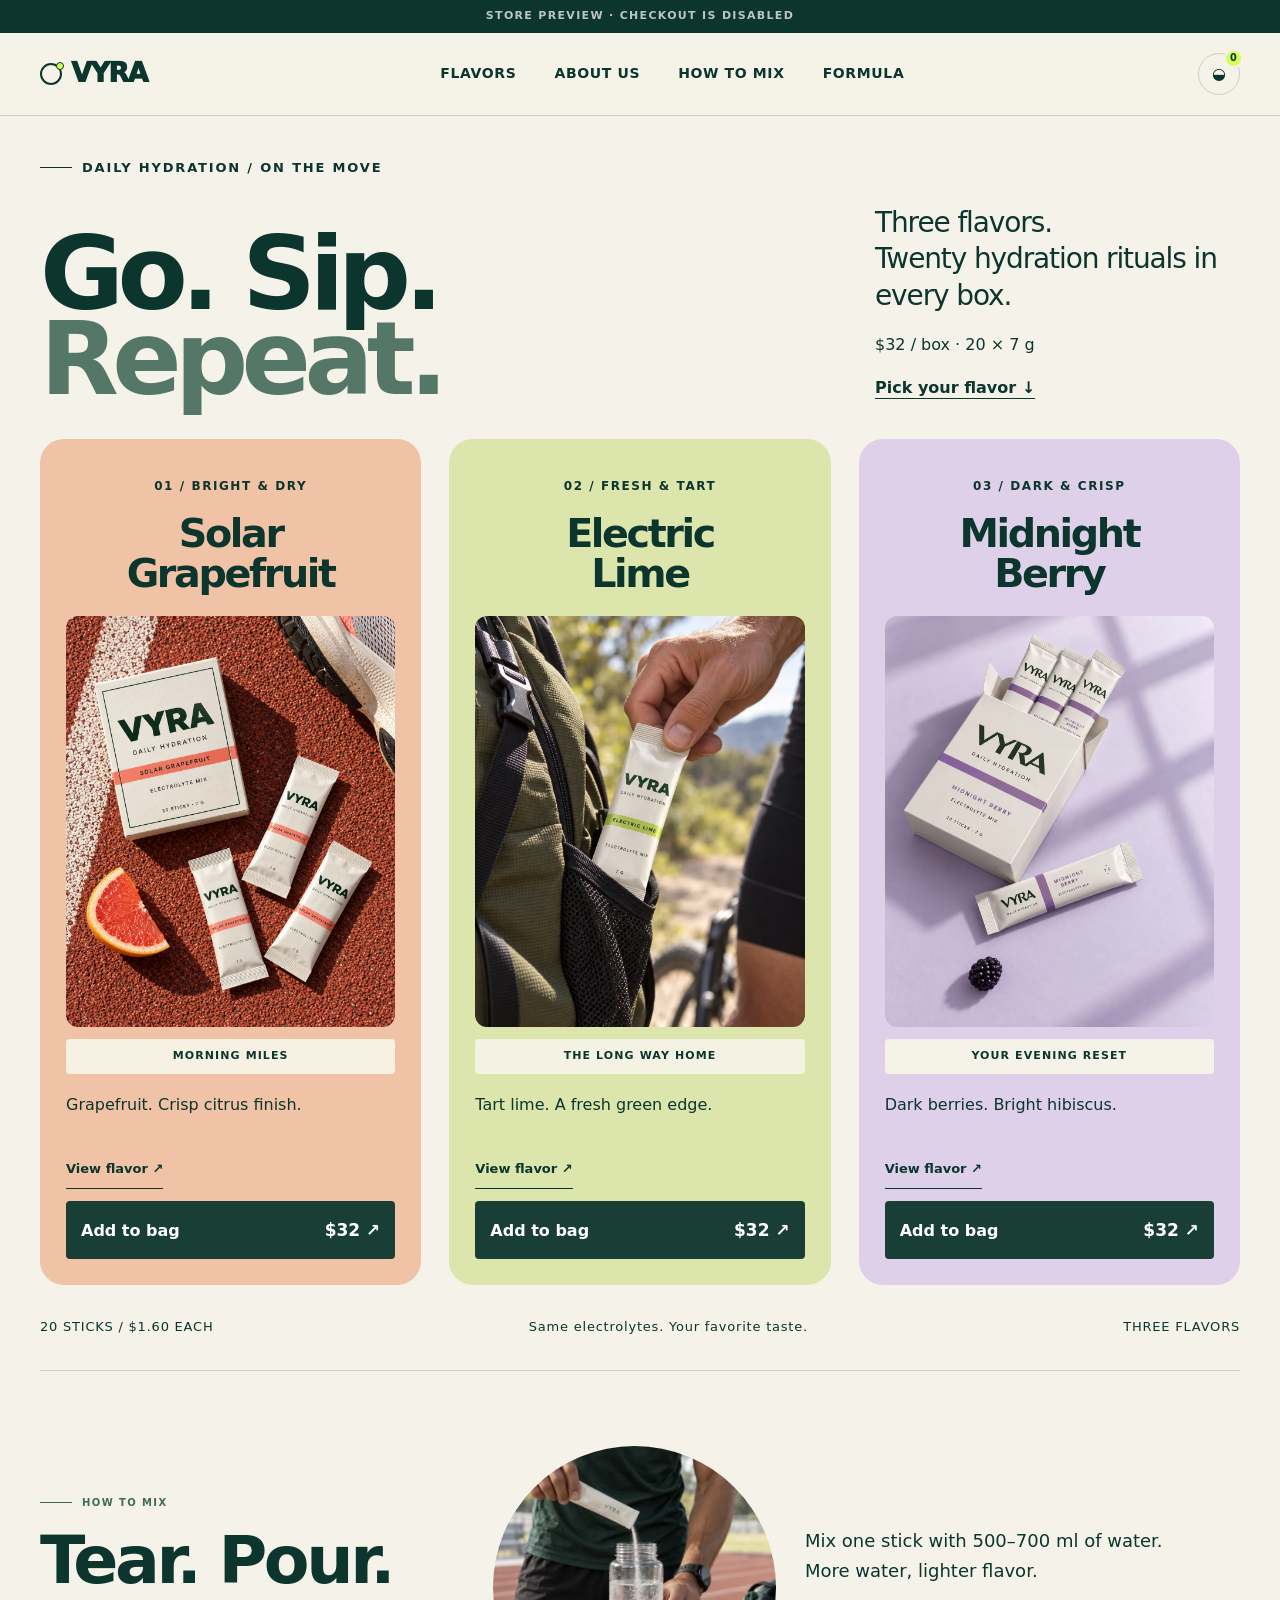
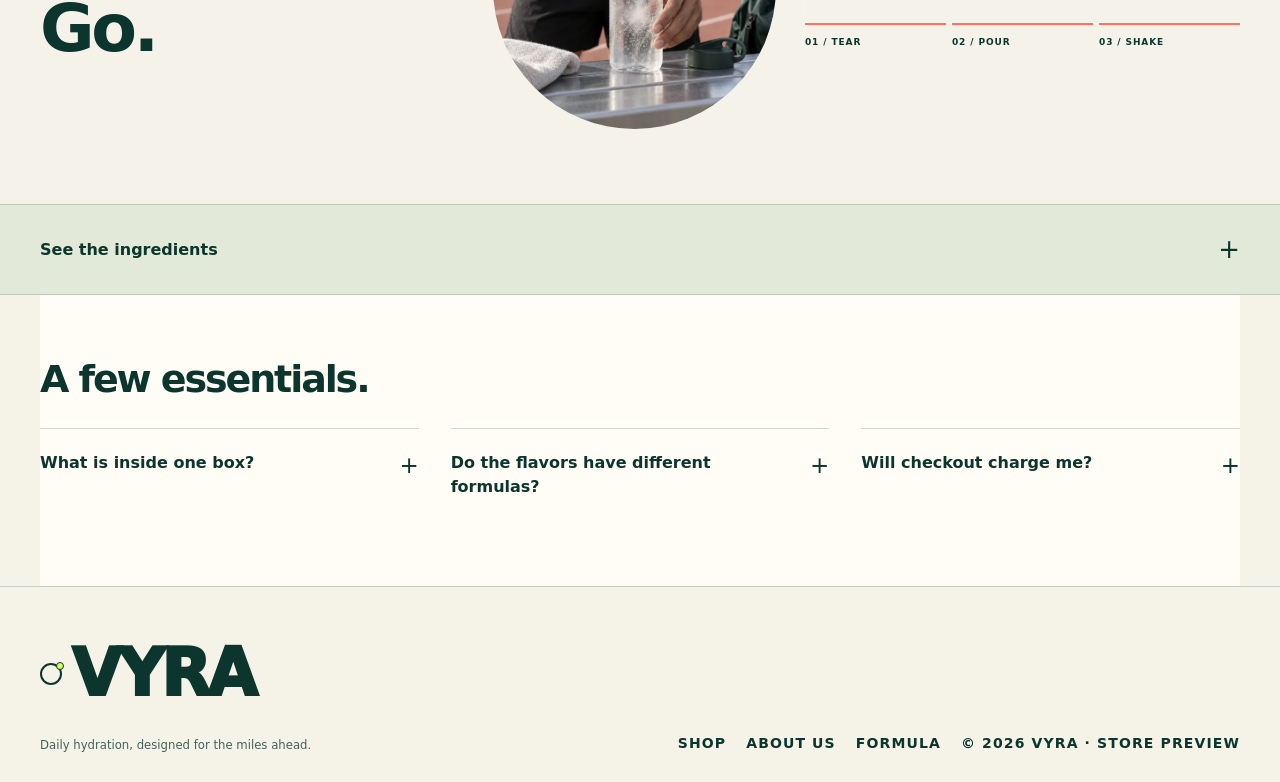
==== commit f4a6fad8: "Refine Vyra hydration hero tagline" ====
--- a/index.html
+++ b/index.html
@@ -35,7 +35,7 @@
 <div class="demo">Store preview · Checkout is disabled</div>
 <header class="header"><nav class="nav wrap" aria-label="Primary navigation"><a class="brand" href="#top" aria-label="VYRA home"><span class="mark" aria-hidden="true"></span>VYRA</a><div class="navlinks" id="navlinks"><a href="#shop">Flavors</a><a href="about.html">About us</a><a href="#mix">How to mix</a><a href="#ingredient-register">Formula</a></div><div class="tools"><button class="icon" id="cartOpen" type="button" aria-label="Open cart" aria-haspopup="dialog">◒<span class="count" id="count">0</span></button><button class="icon menubtn" id="menubtn" type="button" aria-label="Open menu" aria-expanded="false" aria-controls="navlinks">≡</button></div></nav></header>
 <main id="main">
-<section class="hero flavor-market" id="top" aria-labelledby="heroTitle"><div class="wrap"><div class="market-title"><div class="kicker">DAILY HYDRATION / ON THE MOVE</div><h1 id="heroTitle">Go. Sip.<br><em>Repeat.</em></h1><div class="market-summary"><p>Three flavors.<br>Twenty starts in every box.</p><span>$32 / box · 20 × 7 g</span><a href="#shop">Pick your flavor ↓</a></div></div>
+<section class="hero flavor-market" id="top" aria-labelledby="heroTitle"><div class="wrap"><div class="market-title"><div class="kicker">DAILY HYDRATION / ON THE MOVE</div><h1 id="heroTitle">Go. Sip.<br><em>Repeat.</em></h1><div class="market-summary"><p>Three flavors.<br>Twenty hydration rituals in every box.</p><span>$32 / box · 20 × 7 g</span><a href="#shop">Pick your flavor ↓</a></div></div>
 <div class="flavor-shelf" id="shop" aria-label="Shop the three VYRA flavors">
 <article class="flavor-story solar"><div class="flavor-heading"><span>01 / BRIGHT &amp; DRY</span><h2><a href="product.html?flavor=solar">Solar<br>Grapefruit</a></h2></div><figure><a href="product.html?flavor=solar" aria-label="Explore Solar Grapefruit"><img src="assets/vyra-solar.webp" srcset="assets/vyra-solar-640.webp 640w, assets/vyra-solar.webp 1122w" sizes="(max-width:680px) 94vw, 60vw" width="1122" height="1402" alt="Overhead view of Solar Grapefruit packaging and fanned sticks on a running track" fetchpriority="high" decoding="async"></a><figcaption>MORNING MILES</figcaption></figure><div class="flavor-purchase"><p>Grapefruit. Crisp citrus finish.</p><a class="flavor-detail" href="product.html?flavor=solar">View flavor ↗</a><button type="button" data-product="solar">Add to bag <span>$32 ↗</span></button></div></article>
 <article class="flavor-story lime"><div class="flavor-heading"><span>02 / FRESH &amp; TART</span><h2><a href="product.html?flavor=lime">Electric<br>Lime</a></h2></div><figure><a href="product.html?flavor=lime" aria-label="Explore Electric Lime"><img src="assets/vyra-lime.webp" srcset="assets/vyra-lime-640.webp 640w, assets/vyra-lime.webp 1122w" sizes="(max-width:680px) 94vw, 60vw" width="1122" height="1402" alt="A cyclist taking an Electric Lime hydration stick from a bag" fetchpriority="high" decoding="async"></a><figcaption>THE LONG WAY HOME</figcaption></figure><div class="flavor-purchase"><p>Tart lime. A fresh green edge.</p><a class="flavor-detail" href="product.html?flavor=lime">View flavor ↗</a><button type="button" data-product="lime">Add to bag <span>$32 ↗</span></button></div></article>
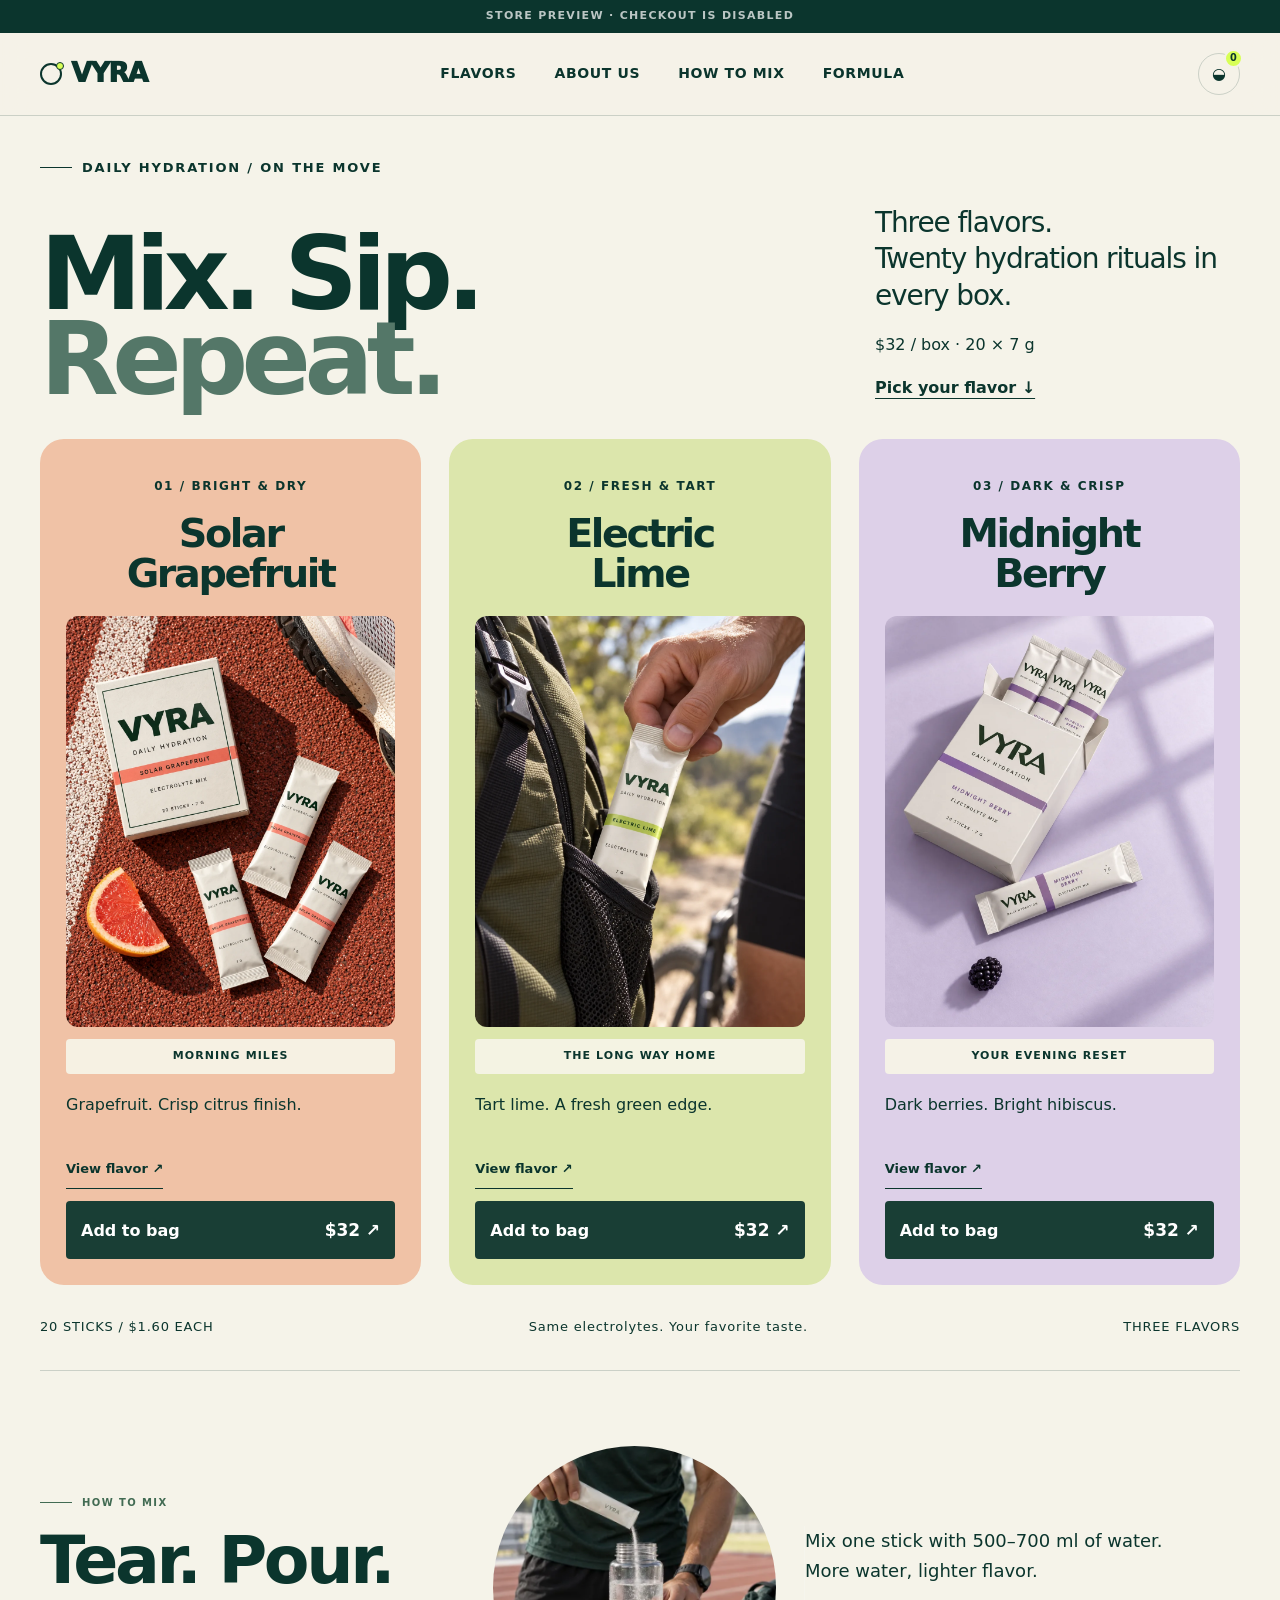
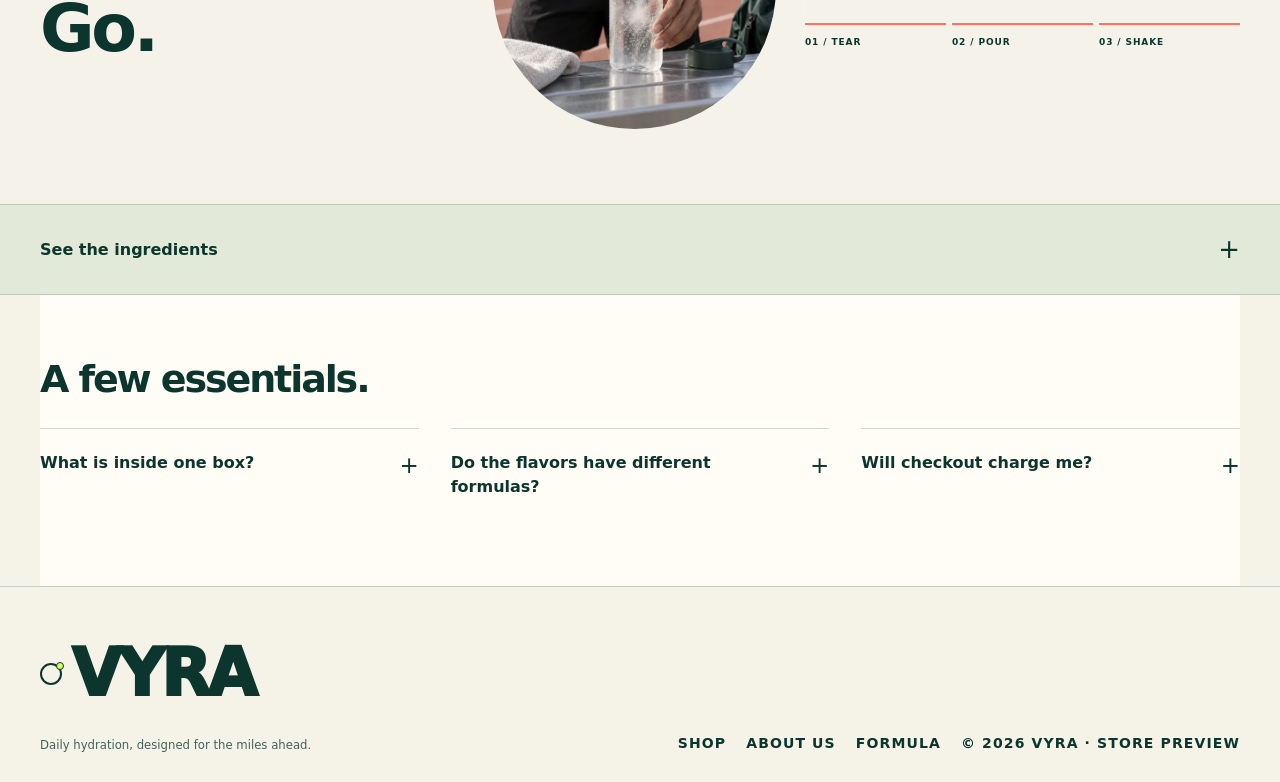
==== commit d79f23d4: "Use Mix Sip Repeat for Vyra hero" ====
--- a/index.html
+++ b/index.html
@@ -35,7 +35,7 @@
 <div class="demo">Store preview · Checkout is disabled</div>
 <header class="header"><nav class="nav wrap" aria-label="Primary navigation"><a class="brand" href="#top" aria-label="VYRA home"><span class="mark" aria-hidden="true"></span>VYRA</a><div class="navlinks" id="navlinks"><a href="#shop">Flavors</a><a href="about.html">About us</a><a href="#mix">How to mix</a><a href="#ingredient-register">Formula</a></div><div class="tools"><button class="icon" id="cartOpen" type="button" aria-label="Open cart" aria-haspopup="dialog">◒<span class="count" id="count">0</span></button><button class="icon menubtn" id="menubtn" type="button" aria-label="Open menu" aria-expanded="false" aria-controls="navlinks">≡</button></div></nav></header>
 <main id="main">
-<section class="hero flavor-market" id="top" aria-labelledby="heroTitle"><div class="wrap"><div class="market-title"><div class="kicker">DAILY HYDRATION / ON THE MOVE</div><h1 id="heroTitle">Go. Sip.<br><em>Repeat.</em></h1><div class="market-summary"><p>Three flavors.<br>Twenty hydration rituals in every box.</p><span>$32 / box · 20 × 7 g</span><a href="#shop">Pick your flavor ↓</a></div></div>
+<section class="hero flavor-market" id="top" aria-labelledby="heroTitle"><div class="wrap"><div class="market-title"><div class="kicker">DAILY HYDRATION / ON THE MOVE</div><h1 id="heroTitle">Mix. Sip.<br><em>Repeat.</em></h1><div class="market-summary"><p>Three flavors.<br>Twenty hydration rituals in every box.</p><span>$32 / box · 20 × 7 g</span><a href="#shop">Pick your flavor ↓</a></div></div>
 <div class="flavor-shelf" id="shop" aria-label="Shop the three VYRA flavors">
 <article class="flavor-story solar"><div class="flavor-heading"><span>01 / BRIGHT &amp; DRY</span><h2><a href="product.html?flavor=solar">Solar<br>Grapefruit</a></h2></div><figure><a href="product.html?flavor=solar" aria-label="Explore Solar Grapefruit"><img src="assets/vyra-solar.webp" srcset="assets/vyra-solar-640.webp 640w, assets/vyra-solar.webp 1122w" sizes="(max-width:680px) 94vw, 60vw" width="1122" height="1402" alt="Overhead view of Solar Grapefruit packaging and fanned sticks on a running track" fetchpriority="high" decoding="async"></a><figcaption>MORNING MILES</figcaption></figure><div class="flavor-purchase"><p>Grapefruit. Crisp citrus finish.</p><a class="flavor-detail" href="product.html?flavor=solar">View flavor ↗</a><button type="button" data-product="solar">Add to bag <span>$32 ↗</span></button></div></article>
 <article class="flavor-story lime"><div class="flavor-heading"><span>02 / FRESH &amp; TART</span><h2><a href="product.html?flavor=lime">Electric<br>Lime</a></h2></div><figure><a href="product.html?flavor=lime" aria-label="Explore Electric Lime"><img src="assets/vyra-lime.webp" srcset="assets/vyra-lime-640.webp 640w, assets/vyra-lime.webp 1122w" sizes="(max-width:680px) 94vw, 60vw" width="1122" height="1402" alt="A cyclist taking an Electric Lime hydration stick from a bag" fetchpriority="high" decoding="async"></a><figcaption>THE LONG WAY HOME</figcaption></figure><div class="flavor-purchase"><p>Tart lime. A fresh green edge.</p><a class="flavor-detail" href="product.html?flavor=lime">View flavor ↗</a><button type="button" data-product="lime">Add to bag <span>$32 ↗</span></button></div></article>
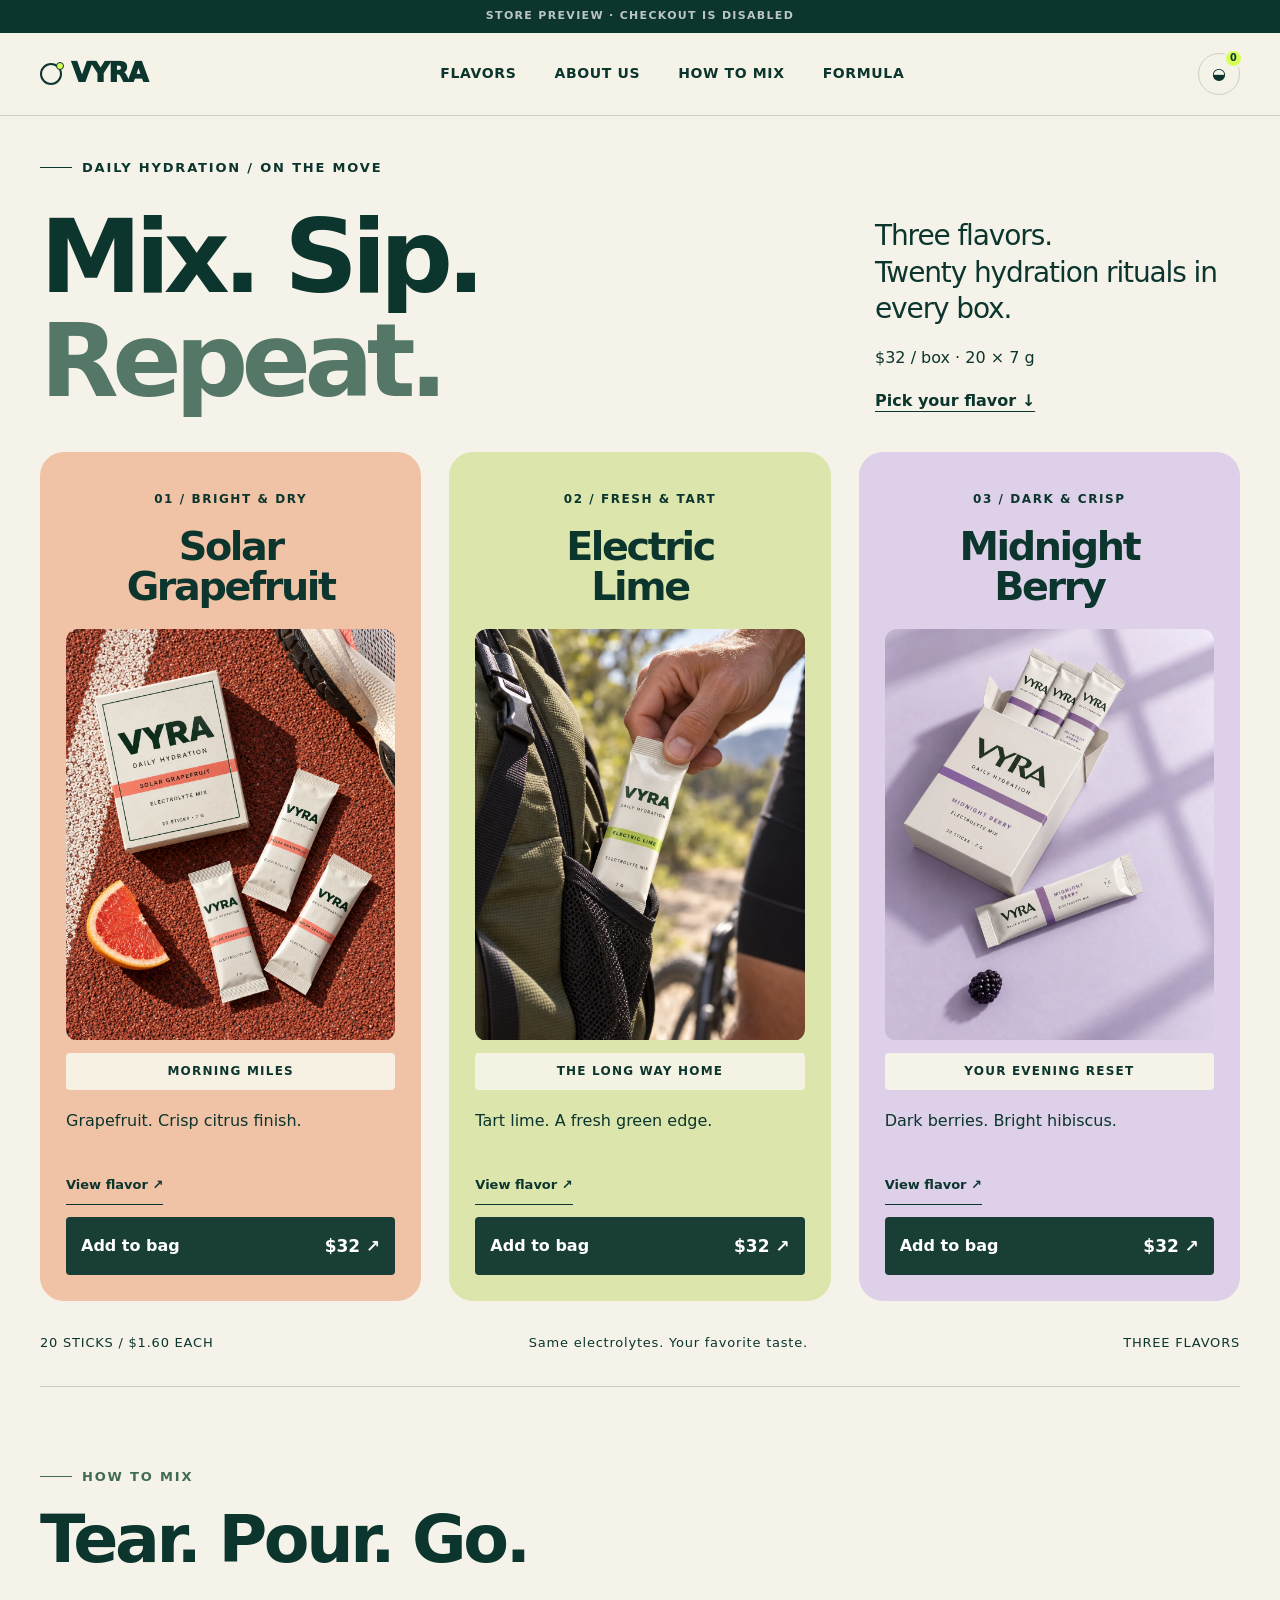
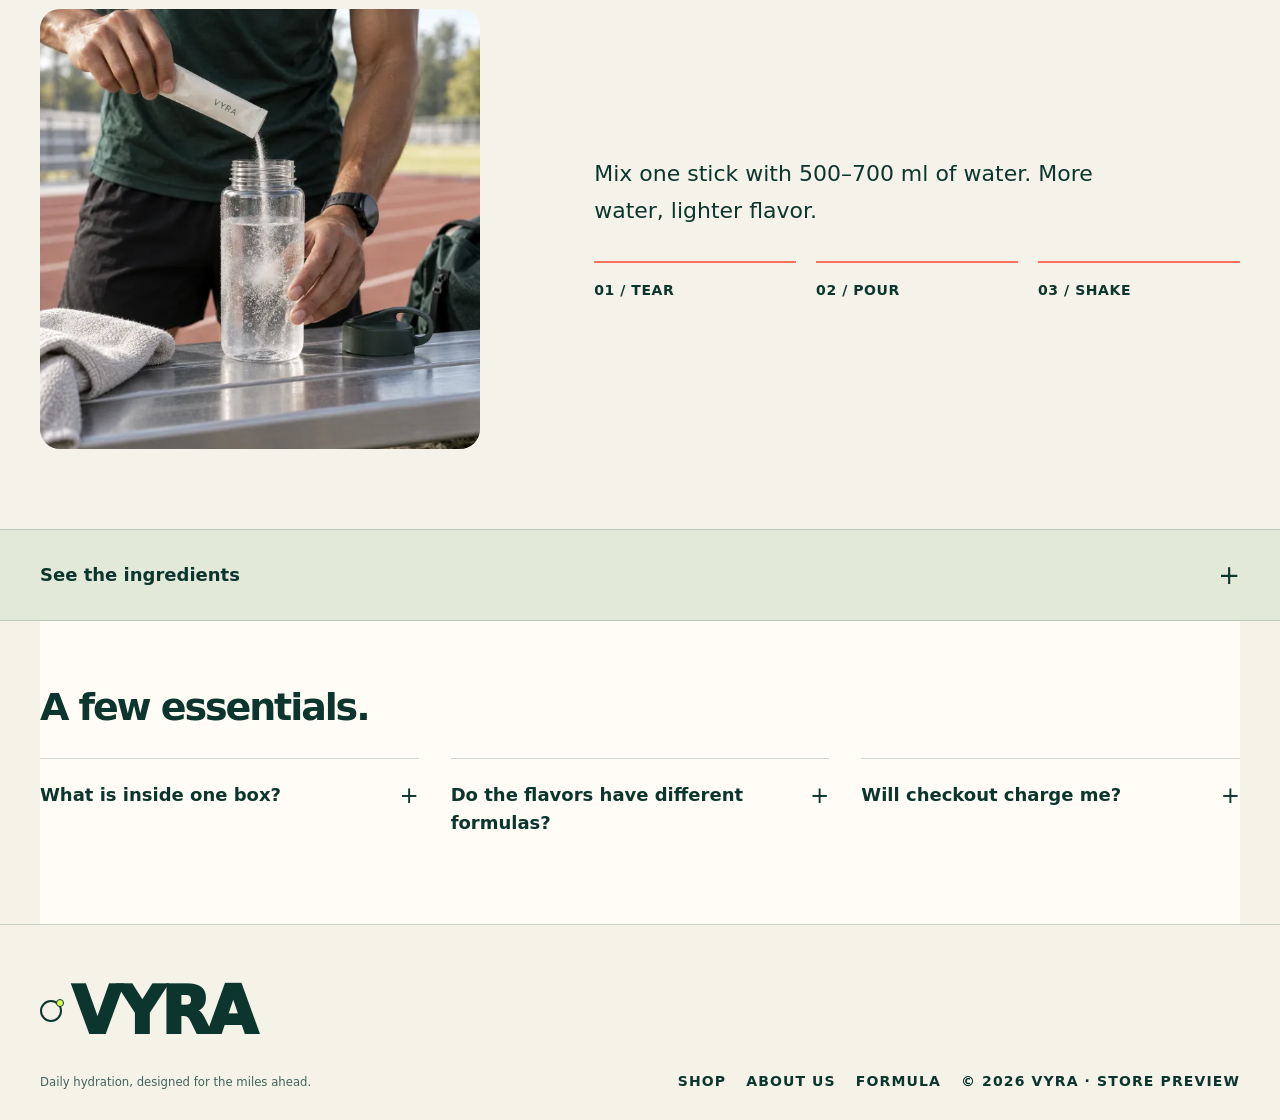
==== commit 18644199: "Improve preparation readability and remove photo masking" ====
--- a/index.html
+++ b/index.html
@@ -28,7 +28,7 @@
 <link rel="icon" href="data:,">
 <link rel="stylesheet" href="commerce.css?v=2">
 <link rel="stylesheet" href="identity.css?v=3">
-<link rel="stylesheet" href="desktop-tune.css?v=20260922d">
+<link rel="stylesheet" href="desktop-tune.css?v=20260922e">
 </head>
 <body>
 <a class="skip" href="#main">Skip to content</a>
--- a/desktop-tune.css
+++ b/desktop-tune.css
@@ -35,6 +35,27 @@
 @media(max-width:680px){.flavor-detail{font-size:14px}}
 /* Visibility and inertness change immediately so keyboard focus can enter. */
 .cart{transition-property:transform}
+/* Reading-size copy and uncropped preparation photography at every breakpoint. */
+.flavor-market.hero{overflow:visible}
+.market-title h1{line-height:1.02}
+.market-summary p{text-wrap:balance}
+.mix.section{padding:80px 0}
+.mix>.wrap{grid-template-columns:minmax(0,1fr);gap:32px}
+.mix .intro h2{line-height:1.12;margin-bottom:0}
+.mix .kicker{font-size:13px}
+.mix-layout{grid-template-columns:minmax(0,.85fr) minmax(0,1.15fr);gap:clamp(32px,6vw,88px)}
+.mix-visual{border-radius:20px;aspect-ratio:auto;max-width:440px;min-height:0;overflow:visible}
+.mix-visual>img{width:100%;height:auto;aspect-ratio:auto;object-fit:contain;border-radius:20px}
+.mix-copy{border:0;min-width:0}
+.mix-copy p{font-size:22px;line-height:1.65;max-width:560px}
+.meter{gap:20px;margin-top:32px}
+.meter span{font-size:14px;line-height:1.6;letter-spacing:.04em;padding-top:16px}
+.technical>summary,.purchase-faq summary{font-size:18px;line-height:1.55}
+.purchase-faq details p{font-size:17px;line-height:1.75}
+.purchase-faq h2{line-height:1.15}
+.flavor-story figcaption{font-size:12px;line-height:1.6}
+@media(max-width:1000px){.mix-copy p{font-size:19px}.meter{gap:12px}.meter span{font-size:12px}.purchase-faq>div:last-child{grid-template-columns:1fr;gap:0}}
+@media(max-width:680px){.mix.section{padding:48px 0}.mix-layout{grid-template-columns:1fr;gap:26px}.mix-visual{max-width:360px;margin:auto}.mix-copy p{font-size:17px}.meter span{font-size:13px}.technical>summary,.purchase-faq summary{font-size:16px}.purchase-faq details p{font-size:16px}}
 /* A single visual rhythm for the three flavors, without staggered cards. */
 .flavor-shelf{align-items:stretch}
 .flavor-story,.flavor-story.lime,.flavor-story.berry{margin-top:0;border-radius:24px;padding:26px;display:flex;flex-direction:column}
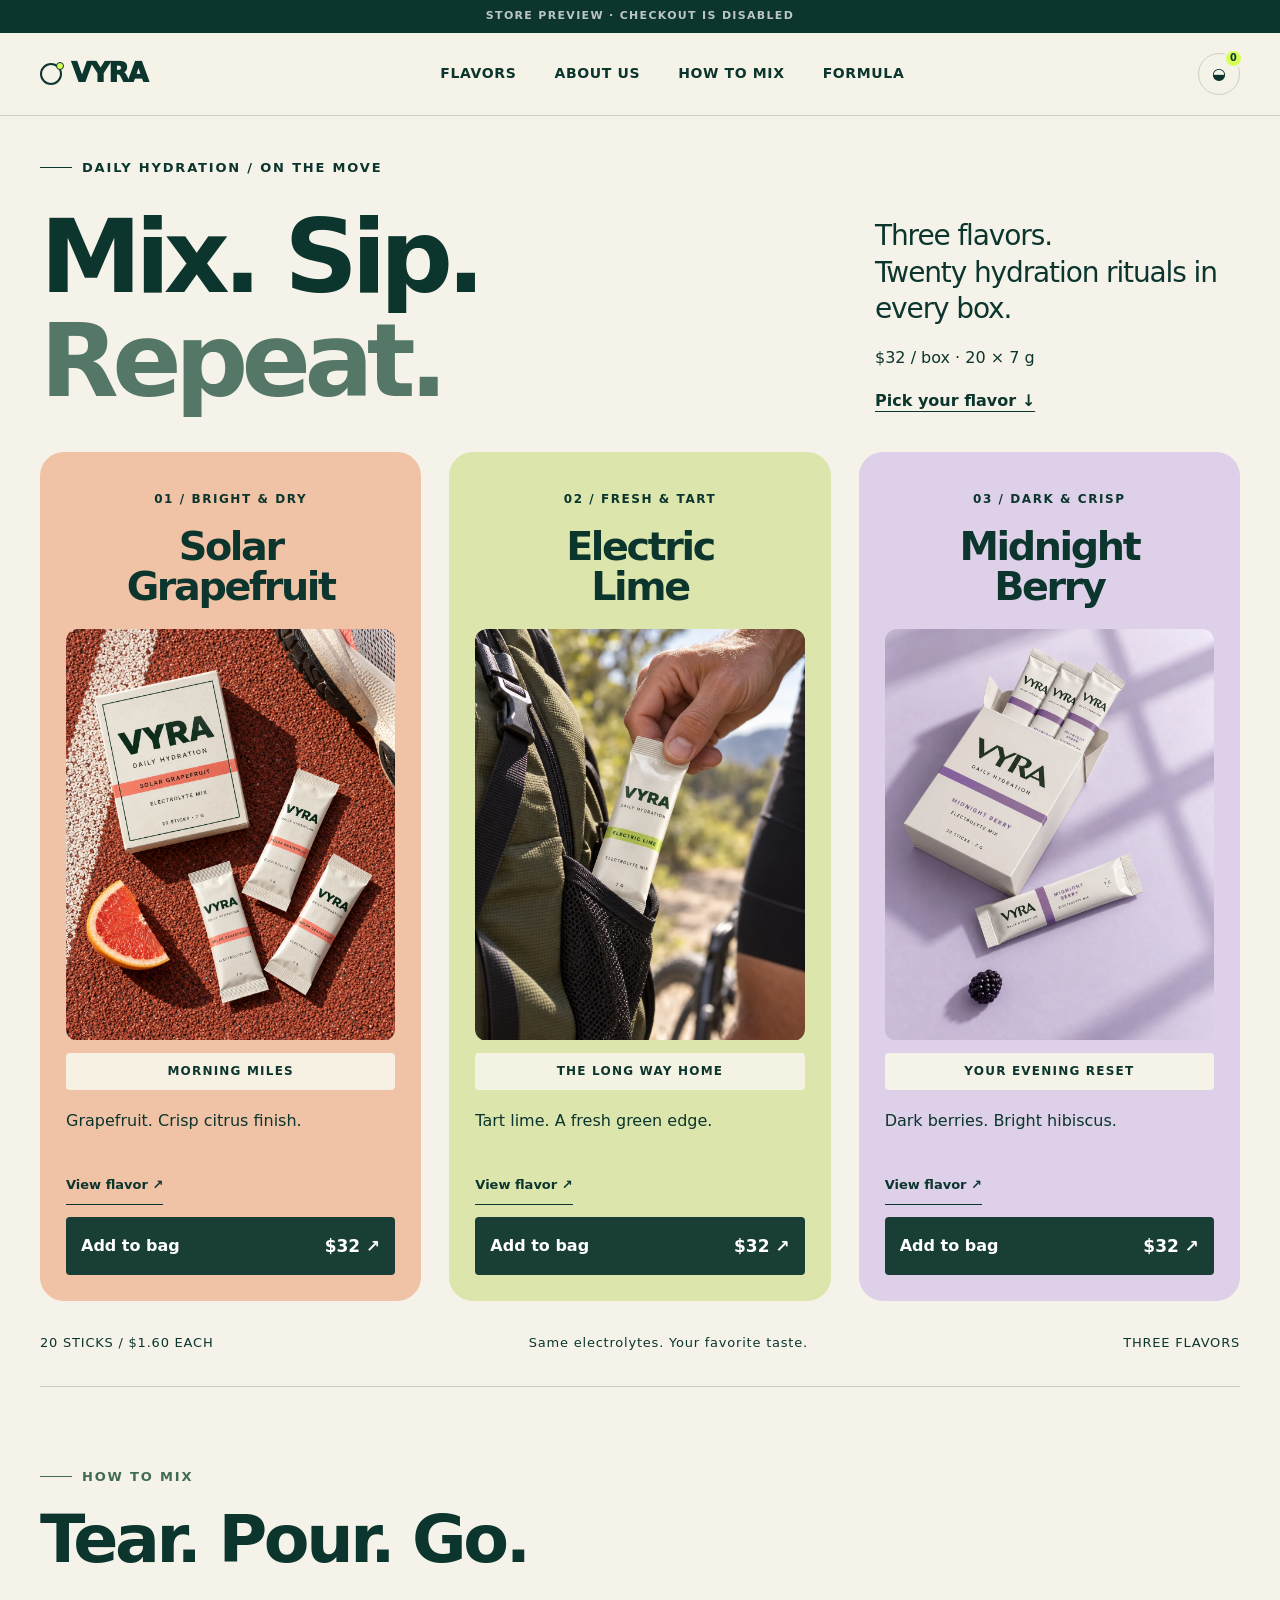
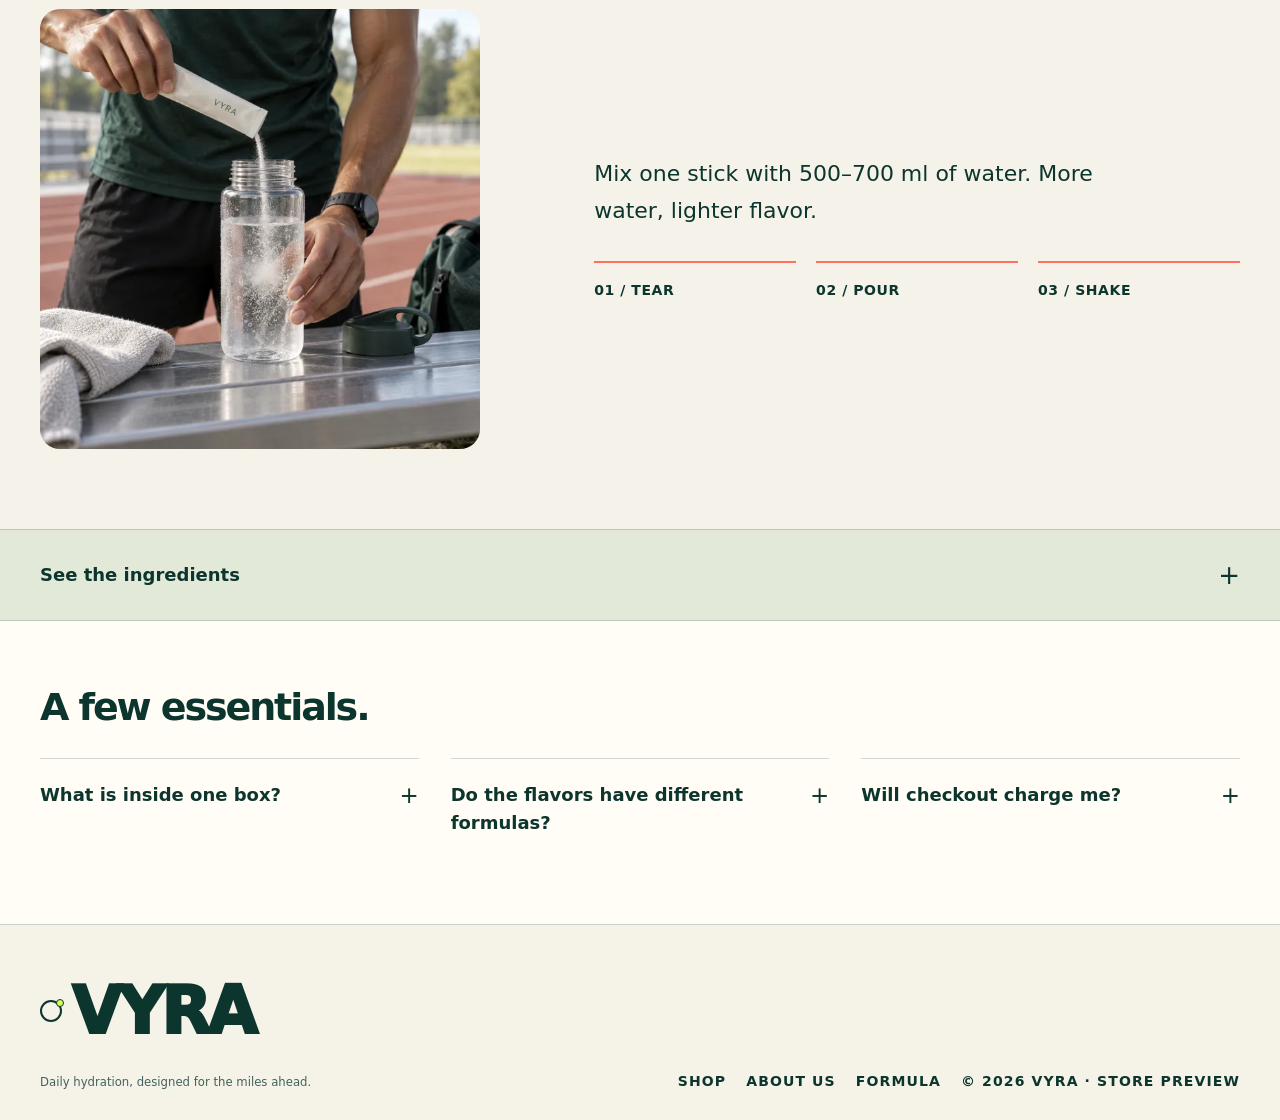
==== commit 87c4185f: "Extend FAQ background across full viewport" ====
--- a/index.html
+++ b/index.html
@@ -28,7 +28,7 @@
 <link rel="icon" href="data:,">
 <link rel="stylesheet" href="commerce.css?v=2">
 <link rel="stylesheet" href="identity.css?v=3">
-<link rel="stylesheet" href="desktop-tune.css?v=20260922e">
+<link rel="stylesheet" href="desktop-tune.css?v=20260922f">
 </head>
 <body>
 <a class="skip" href="#main">Skip to content</a>
--- a/desktop-tune.css
+++ b/desktop-tune.css
@@ -35,6 +35,8 @@
 @media(max-width:680px){.flavor-detail{font-size:14px}}
 /* Visibility and inertness change immediately so keyboard focus can enter. */
 .cart{transition-property:transform}
+/* The FAQ background spans the viewport; only its content follows the wrap. */
+.purchase-faq.wrap{width:100%;padding-inline:calc((100% - var(--wrap))/2)}
 /* Reading-size copy and uncropped preparation photography at every breakpoint. */
 .flavor-market.hero{overflow:visible}
 .market-title h1{line-height:1.02}
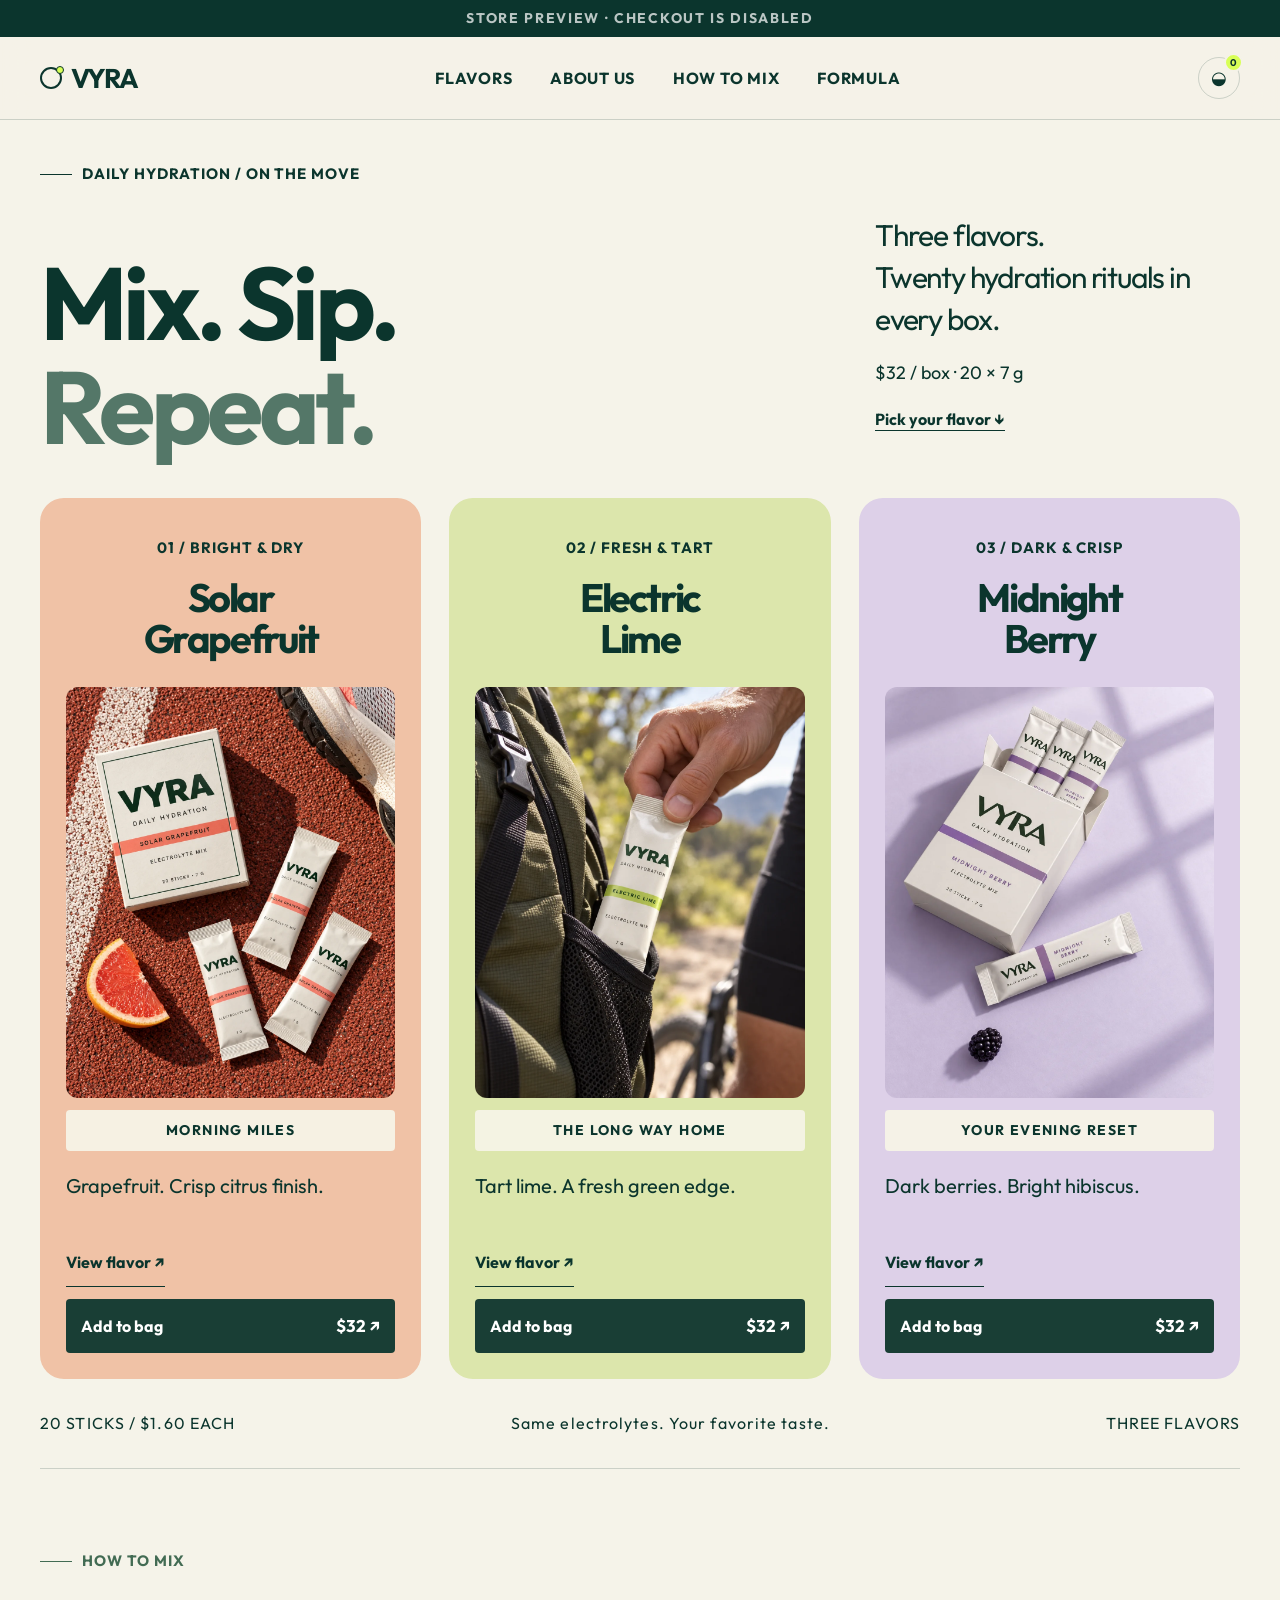
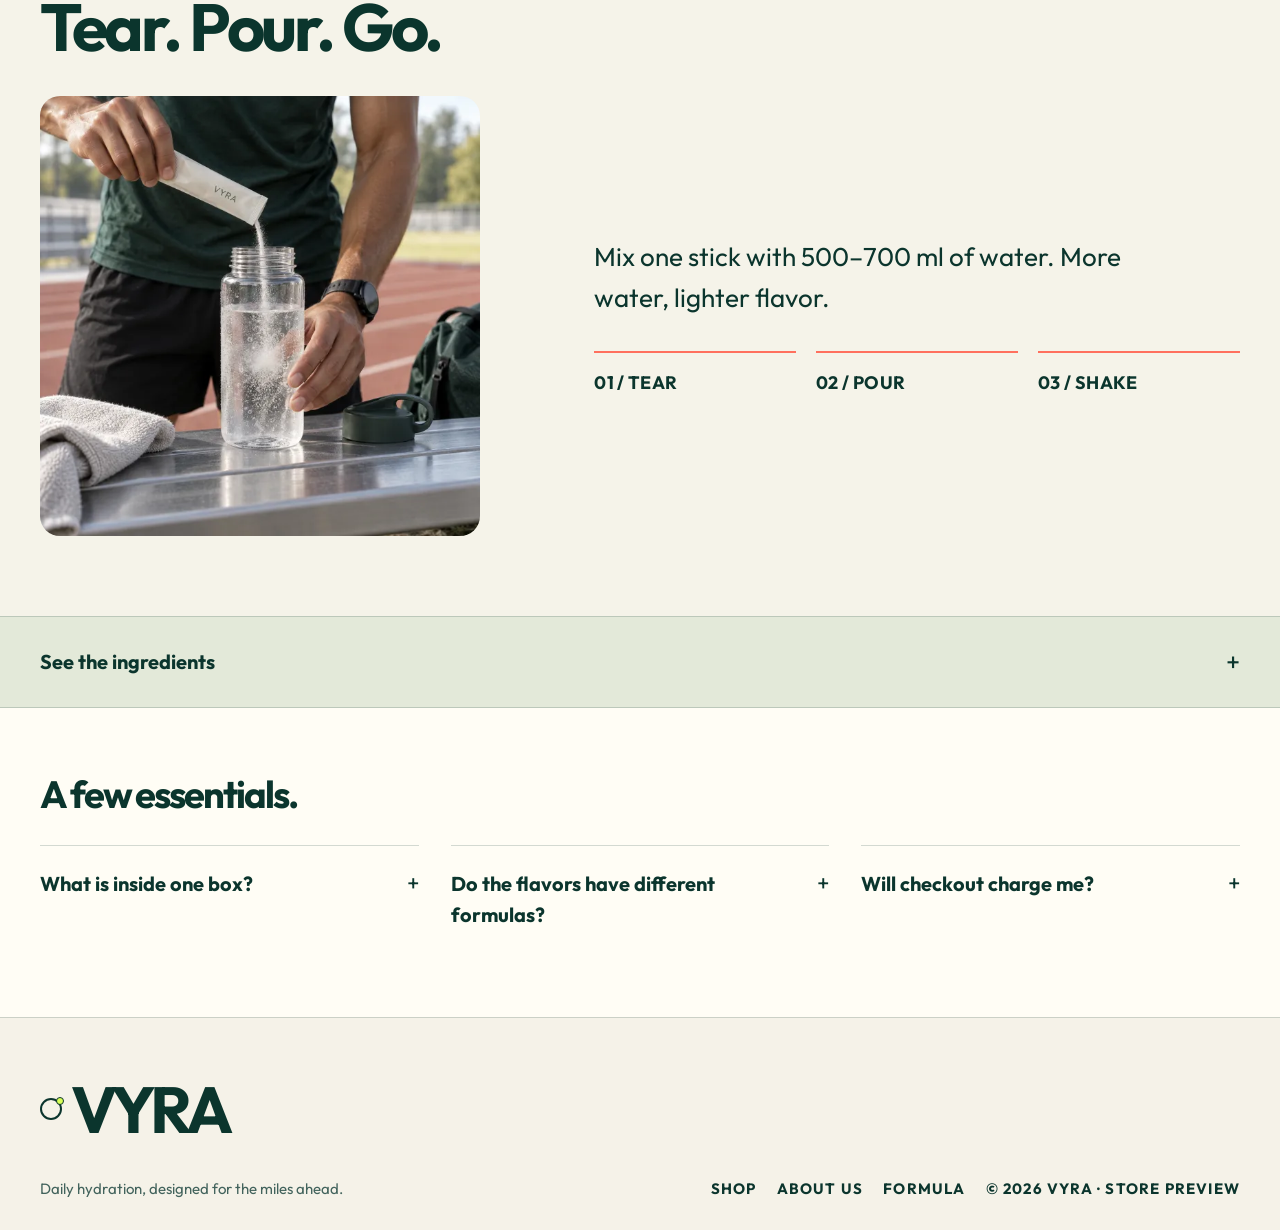
==== commit f7467a2d: "Refine brand typography and enlarge supporting UI text" ====
--- a/index.html
+++ b/index.html
@@ -29,7 +29,7 @@
 <link rel="stylesheet" href="commerce.css?v=2">
 <link rel="stylesheet" href="identity.css?v=3">
 <link rel="stylesheet" href="desktop-tune.css?v=20260922f">
-</head>
+<link rel="stylesheet" href="typography.css?v=20260923a"></head>
 <body>
 <a class="skip" href="#main">Skip to content</a>
 <div class="demo">Store preview · Checkout is disabled</div>
--- a/typography.css
+++ b/typography.css
@@ -0,0 +1,50 @@
+@font-face{font-family:VyraText;src:url('assets/fonts/outfit.ttf') format('truetype');font-weight:400;font-display:swap}
+@font-face{font-family:VyraText;src:url('assets/fonts/outfit-bold.ttf') format('truetype');font-weight:600 950;font-display:swap}
+:root{--brand-body:VyraText,sans-serif;--brand-display:VyraText,sans-serif}
+
+/* Explicit small-copy floors override legacy component specificity. */
+body .kicker,body .eyebrow,body .label{font-size:15px!important;line-height:1.6;letter-spacing:.065em}
+body .mobile-about,body .demo,body .preview,body figcaption,body .footer-col b,body .footer-col p,body .mobile-purchase span,body .mobile-purchase strong{font-size:14px!important;line-height:1.5}
+body .campaign .hero-safety,body .purchase-meta>span,body .purchase-meta small,body .signature-copy dt,body .signature-copy dd,body .market-foot span,body .pack-title>p,body .signal-options span,body .signal-options small{font-size:16px!important;line-height:1.55}
+body .signal-options .option-action,body .pack i,body .close{font-size:14px!important}
+body .pack i{min-width:44px;min-height:44px}
+@media(max-width:780px){body .kicker,body .eyebrow,body .label{font-size:14px!important;letter-spacing:.035em}body .signal-options span,body .signal-options small{font-size:14px!important}}
+/* One type system per brand across home, About, product and bag. */
+body{font-size:18px;line-height:1.65}
+body,body *{font-family:var(--brand-body)!important}
+h1,h2,h3,.display,.display *,h1 *,h2 *,h3 *{font-family:var(--brand-display)!important}
+p,.lead,.intro p,.product-copy .intro,.mix-copy p,.step p,.companion p,.signature-copy>p,.editorial-intro>p,.flavor-purchase>p,.signal-buy>p{font-size:20px;line-height:1.65}
+.kicker,.eyebrow,.label,.edition-tag,.companion .edition-tag,.flavor-heading>span,.market-foot,.campaign-caption,.signal-photo figcaption,.morning-panorama figcaption,.pack small,.pack>span,.pack-note,.detail-crumb{font-size:15px;line-height:1.6;letter-spacing:.065em}
+.navlinks,.nav-links,.nav .links,.site-nav nav,.detail-header nav,.detail-header .navlinks,.bag-button,.cart-trigger{font-size:16px!important}
+.button,.btn,.purchase-button,.flavor-purchase>button,.edition-link,.edition-detail,.flavor-detail,.detail-options a,.text-link,.market-summary>a,.editorial-intro .button,.campaign .button,.signal-buy .button{font-size:16px!important;line-height:1.45;min-height:48px}
+.technical>summary,.faq summary,.purchase-faq summary{font-size:20px;line-height:1.55}
+.faq p,.purchase-faq details p{font-size:18px;line-height:1.75}
+.footer,.footer-links,.footer-col a,.footer-bottom,footer p,.footer p,.product-copy small,.caution,.hero-safety,.signal-buy .hero-safety{font-size:15px;line-height:1.65}
+.shop-line p,.shop-line small,.cart-foot small,.cart-note,.cart-foot p,.shop-quantity .shop-remove{font-size:14px}
+.shop-line h3{font-size:19px;line-height:1.35}
+.detail-options a{padding:10px 14px}
+.related-card{font-size:22px;line-height:1.4}
+@media(max-width:780px){
+ body{font-size:17px}
+ p,.lead,.intro p,.product-copy .intro,.mix-copy p,.step p,.companion p,.signature-copy>p,.editorial-intro>p,.flavor-purchase>p,.signal-buy>p{font-size:17px;line-height:1.65}
+ .kicker,.eyebrow,.label,.edition-tag,.companion .edition-tag,.flavor-heading>span,.market-foot,.campaign-caption,.signal-photo figcaption,.morning-panorama figcaption,.pack small,.pack>span,.pack-note,.detail-crumb{font-size:14px;letter-spacing:.035em}
+ .navlinks,.nav-links,.nav .links,.site-nav nav,.detail-header nav,.detail-header .navlinks,.bag-button,.cart-trigger{font-size:14px!important}
+ .button,.btn,.purchase-button,.flavor-purchase>button,.edition-link,.edition-detail,.flavor-detail,.detail-options a,.text-link,.market-summary>a,.editorial-intro .button,.campaign .button,.signal-buy .button{font-size:15px!important}
+ .technical>summary,.faq summary,.purchase-faq summary{font-size:18px}
+ .faq p,.purchase-faq details p{font-size:17px}
+ .related-card{font-size:16px}
+ .related-grid{grid-template-columns:1fr}
+ .related-card{display:flex;align-items:center;gap:18px;padding:12px}
+ .related-card img{width:96px;height:112px;object-fit:contain;flex:none;margin:0}
+}
+.market-title h1{font-weight:700;letter-spacing:-.045em;line-height:1.02}
+h2,h3,.display{letter-spacing:-.035em;line-height:1.1}
+.mix-copy p{font-size:26px;line-height:1.6}
+.meter span{font-size:18px;letter-spacing:.02em;line-height:1.5}
+.market-summary p{font-size:30px;line-height:1.4}
+.market-summary>span{font-size:18px}
+.market-foot{font-size:17px}
+.flavor-heading>span,.flavor-story figcaption{font-size:15px}
+.flavor-heading h2{min-height:2.2em}
+@media(max-width:1000px) and (min-width:681px){.flavor-shelf{grid-template-columns:1fr}.flavor-story{display:grid;grid-template-columns:1fr 1fr;gap:20px}.flavor-heading{grid-column:1/-1}.flavor-purchase{align-self:center}.flavor-heading h2{min-height:0}}
+@media(max-width:680px){.market-title h1{font-size:clamp(66px,20vw,100px)}.market-summary{grid-template-columns:1fr}.market-summary p{font-size:23px}.market-summary>span{font-size:17px}.market-foot{font-size:14px}.mix-copy p{font-size:21px}.meter{grid-template-columns:1fr;gap:16px}.meter span{font-size:18px}.flavor-heading h2{min-height:0}.detail-options a{font-size:14px!important;padding:10px 6px}.flavor-heading>span,.flavor-story figcaption{font-size:14px}}
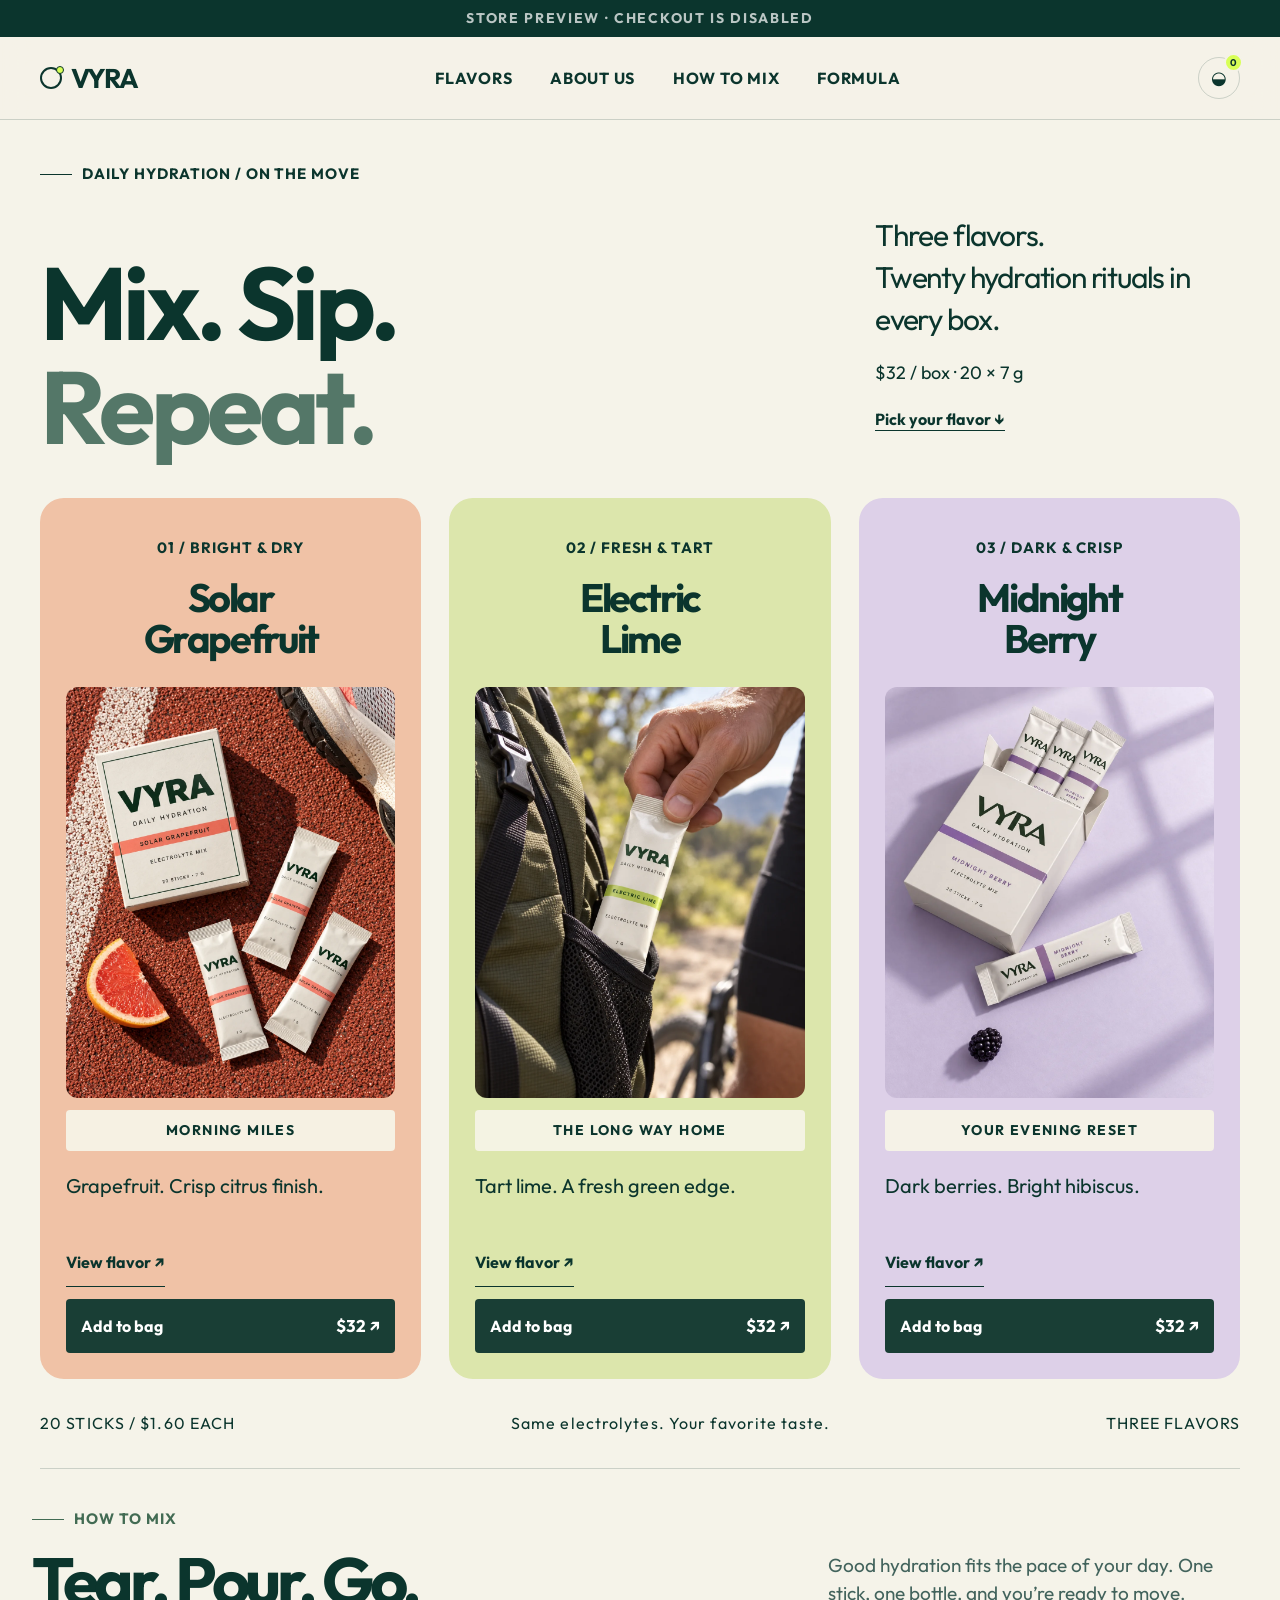
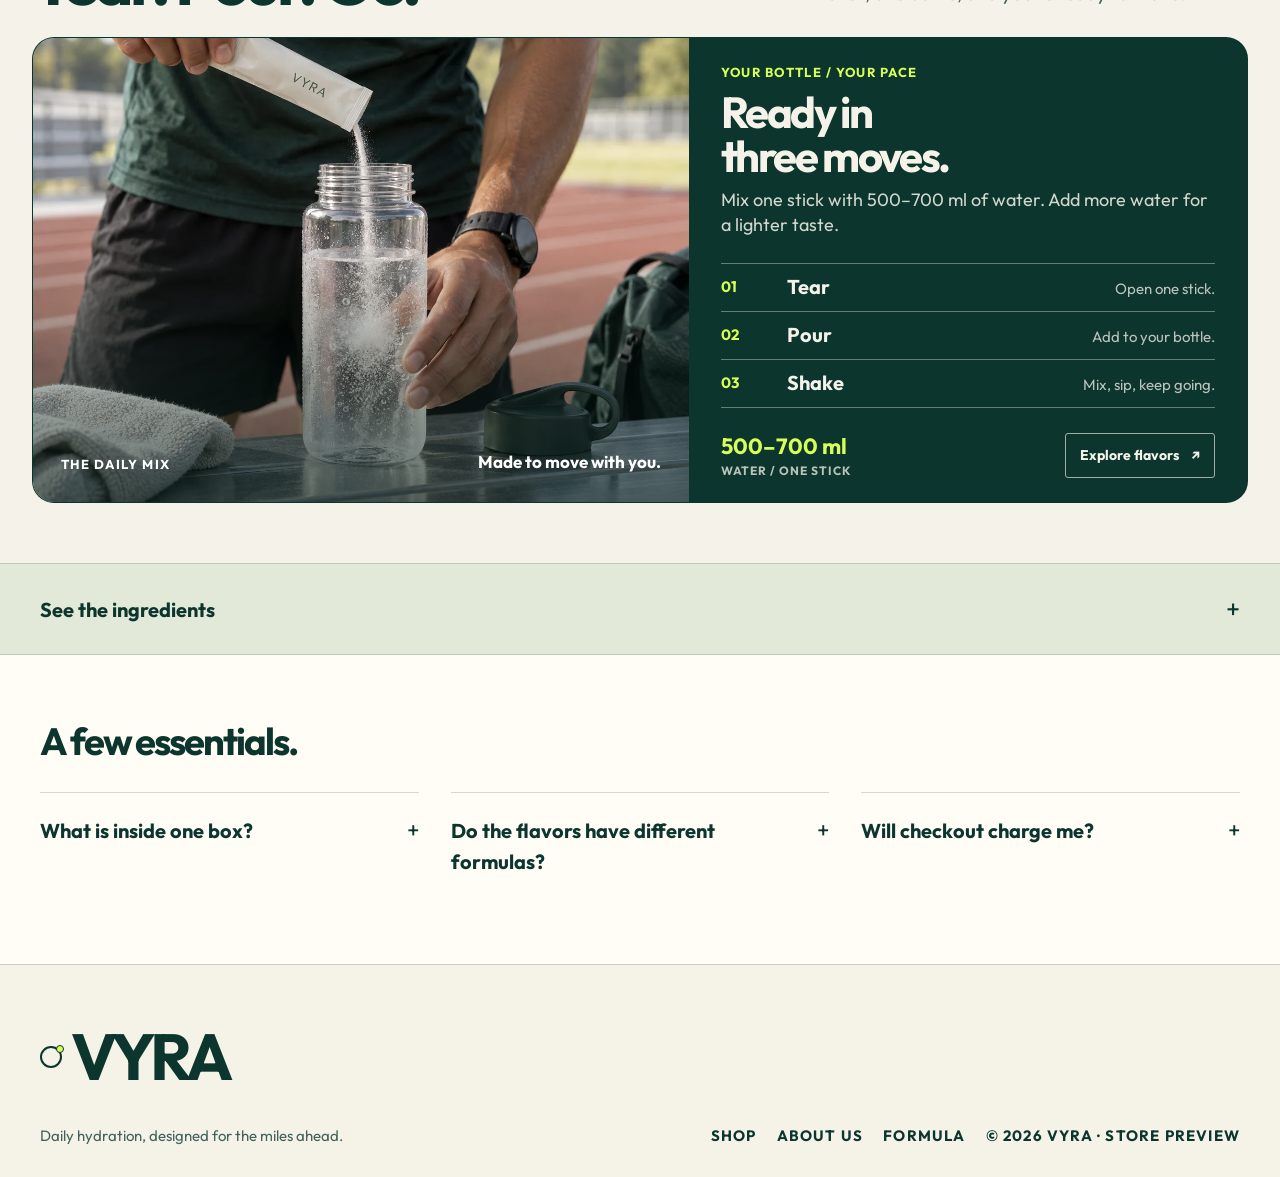
==== commit c2c5cfd6: "Refine VYRA mixing section for desktop and mobile" ====
--- a/index.html
+++ b/index.html
@@ -29,7 +29,8 @@
 <link rel="stylesheet" href="commerce.css?v=2">
 <link rel="stylesheet" href="identity.css?v=3">
 <link rel="stylesheet" href="desktop-tune.css?v=20260922f">
-<link rel="stylesheet" href="typography.css?v=20260923a"></head>
+<link rel="stylesheet" href="typography.css?v=20260923a">
+<link rel="stylesheet" href="mix-refresh.css?v=20260923a"></head>
 <body>
 <a class="skip" href="#main">Skip to content</a>
 <div class="demo">Store preview · Checkout is disabled</div>
@@ -41,7 +42,7 @@
 <article class="flavor-story lime"><div class="flavor-heading"><span>02 / FRESH &amp; TART</span><h2><a href="product.html?flavor=lime">Electric<br>Lime</a></h2></div><figure><a href="product.html?flavor=lime" aria-label="Explore Electric Lime"><img src="assets/vyra-lime.webp" srcset="assets/vyra-lime-640.webp 640w, assets/vyra-lime.webp 1122w" sizes="(max-width:680px) 94vw, 60vw" width="1122" height="1402" alt="A cyclist taking an Electric Lime hydration stick from a bag" fetchpriority="high" decoding="async"></a><figcaption>THE LONG WAY HOME</figcaption></figure><div class="flavor-purchase"><p>Tart lime. A fresh green edge.</p><a class="flavor-detail" href="product.html?flavor=lime">View flavor ↗</a><button type="button" data-product="lime">Add to bag <span>$32 ↗</span></button></div></article>
 <article class="flavor-story berry"><div class="flavor-heading"><span>03 / DARK &amp; CRISP</span><h2><a href="product.html?flavor=berry">Midnight<br>Berry</a></h2></div><figure><a href="product.html?flavor=berry" aria-label="Explore Midnight Berry"><img src="assets/vyra-berry.webp" srcset="assets/vyra-berry-640.webp 640w, assets/vyra-berry.webp 1122w" sizes="(max-width:680px) 94vw, 60vw" width="1122" height="1402" alt="Open Midnight Berry carton with individual violet-striped sticks" fetchpriority="high" decoding="async"></a><figcaption>YOUR EVENING RESET</figcaption></figure><div class="flavor-purchase"><p>Dark berries. Bright hibiscus.</p><a class="flavor-detail" href="product.html?flavor=berry">View flavor ↗</a><button type="button" data-product="berry">Add to bag <span>$32 ↗</span></button></div></article>
 </div><div class="market-foot"><span>20 STICKS / $1.60 EACH</span><span>Same electrolytes. Your favorite taste.</span><span>THREE FLAVORS</span></div></div></section>
-<section class="section mix" id="mix" aria-labelledby="mixTitle"><div class="wrap"><div class="intro"><div><div class="kicker">How to mix</div><h2 id="mixTitle">Tear. Pour. Go.</h2></div></div><div class="mix-layout"><div class="mix-visual"><img src="assets/mix.webp" srcset="assets/mix-640.webp 640w, assets/mix.webp 1254w" sizes="(max-width:900px) 94vw, 50vw" width="1254" height="1254" alt="An athlete pouring a VYRA electrolyte stick into a clear water bottle" loading="lazy"></div><div class="mix-copy"><div><div class="kicker">Bottle protocol / 500–700 ml</div><h3>Drop. Shake. Carry on.</h3></div><div><p>Mix one stick with 500–700 ml of water. More water, lighter flavor.</p><div class="meter"><span>01 / Tear</span><span>02 / Pour</span><span>03 / Shake</span></div></div></div></div></div></section>
+<section class="section mix mix-editorial" id="mix" aria-labelledby="mixTitle"><div class="wrap"><div class="intro"><div><div class="kicker">How to mix</div><h2 id="mixTitle">Tear. Pour. Go.</h2></div><p>Good hydration fits the pace of your day. One stick, one bottle, and you’re ready to move.</p></div><div class="mix-layout"><figure class="mix-visual"><img src="assets/mix.webp" srcset="assets/mix-640.webp 640w, assets/mix.webp 1254w" sizes="(max-width:680px) 100vw, (max-width:1000px) 50vw, 55vw" width="1254" height="1254" alt="An athlete pouring a VYRA electrolyte stick into a clear water bottle" loading="lazy"><figcaption><span>THE DAILY MIX</span><strong>Made to move with you.</strong></figcaption></figure><div class="mix-copy"><div class="mix-copy-head"><span class="mix-overline">YOUR BOTTLE / YOUR PACE</span><h3>Ready in<br>three moves.</h3><p>Mix one stick with 500–700 ml of water. Add more water for a lighter taste.</p></div><ol class="mix-steps"><li><span class="mix-step-no">01</span><div><strong>Tear</strong><span>Open one stick.</span></div></li><li><span class="mix-step-no">02</span><div><strong>Pour</strong><span>Add to your bottle.</span></div></li><li><span class="mix-step-no">03</span><div><strong>Shake</strong><span>Mix, sip, keep going.</span></div></li></ol><div class="mix-end"><span>500–700 ml <small>WATER / ONE STICK</small></span><a href="#shop">Explore flavors <span aria-hidden="true">↗</span></a></div></div></div></div></section>
 <details class="technical" id="ingredient-register"><summary class="wrap">See the ingredients <span aria-hidden="true">+</span></summary><section class="section formula" id="formula" aria-labelledby="formulaTitle"><div class="wrap"><div class="intro"><div><div class="kicker">Formula / per stick</div><h2 id="formulaTitle">The numbers<br>stay visible.</h2></div><p>Four essential figures, presented without a maze of claims. One stick is designed to mix into 500–700 ml of water.</p></div><div class="formula-layout"><div class="formula-lead"><div class="big">01</div><h3>Daily hydration stick</h3><p>Illustrative electrolyte values for this store preview. Final formulation and labeling require review. Not a substitute for a varied diet or professional medical advice.</p></div><dl><div class="nutrient"><dt>Sodium</dt><dd>300 <small>mg</small></dd></div><div class="nutrient"><dt>Potassium</dt><dd>200 <small>mg</small></dd></div><div class="nutrient"><dt>Magnesium</dt><dd>60 <small>mg</small></dd></div><div class="nutrient"><dt>Vitamin C</dt><dd>80 <small>mg</small></dd></div></dl></div></div></section></details>
 
 
--- a/mix-refresh.css
+++ b/mix-refresh.css
@@ -0,0 +1,51 @@
+/* VYRA preparation story: one clear visual and an easy-to-scan protocol. */
+.mix-editorial.section{padding:clamp(72px,7vw,112px) 0;background:#f5f3e9;color:var(--ink)}
+.mix-editorial>.wrap{display:block}
+.mix-editorial .intro{display:grid;grid-template-columns:minmax(0,1fr) minmax(260px,420px);align-items:end;gap:40px;margin:0 0 40px}
+.mix-editorial .intro h2{max-width:none;margin:0;font-size:clamp(54px,6.6vw,102px);line-height:1.02;letter-spacing:-.065em;text-wrap:balance}
+.mix-editorial .intro p{max-width:400px;margin:0 0 8px;color:#42635c;font-size:clamp(19px,1.6vw,23px);line-height:1.45}
+.mix-editorial .mix-layout{display:grid;grid-template-columns:minmax(0,1.08fr) minmax(0,.92fr);gap:0;align-items:stretch;min-height:590px;border:1px solid #0b352d2c;border-radius:22px;overflow:hidden;background:var(--ink)}
+.mix-editorial .mix-visual{position:relative;width:auto;max-width:none;min-height:590px;aspect-ratio:auto;margin:0;border-radius:0;overflow:hidden;background:#58796d}
+.mix-editorial .mix-visual>img{position:absolute;inset:0;width:100%;height:100%;aspect-ratio:auto;object-fit:cover;object-position:center 52%;border-radius:0}
+.mix-editorial .mix-visual:after{content:"";position:absolute;inset:45% 0 0;background:linear-gradient(transparent,#071d19a8);pointer-events:none}
+.mix-editorial .mix-visual figcaption{position:absolute;z-index:1;right:28px;bottom:28px;left:28px;display:flex;align-items:end;justify-content:space-between;gap:15px;color:#fff}
+.mix-editorial .mix-visual figcaption span{font-size:13px;font-weight:800;letter-spacing:.11em}
+.mix-editorial .mix-visual figcaption strong{max-width:190px;font-size:17px;font-weight:600;text-align:right}
+.mix-editorial .mix-copy{display:flex;flex-direction:column;justify-content:space-between;gap:28px;min-width:0;min-height:0;padding:clamp(30px,4vw,62px);border:0;background:var(--ink);color:#f5f3e9}
+.mix-editorial .mix-copy>div:first-child{display:block}
+.mix-editorial .mix-overline{display:block;margin-bottom:22px;color:var(--acid);font-size:14px;font-weight:750;letter-spacing:.11em}
+.mix-editorial .mix-copy h3{max-width:560px;margin:0 0 23px;font-size:clamp(44px,4.1vw,68px);line-height:1.02;letter-spacing:-.055em}
+.mix-editorial .mix-copy p{max-width:520px;margin:0;color:#f5f3e9d9;font-size:clamp(18px,1.5vw,22px);line-height:1.45}
+.mix-editorial .mix-steps{display:grid;gap:0;margin:0;padding:0;list-style:none;border-top:1px solid #ffffff5c}
+.mix-editorial .mix-steps li{display:grid;grid-template-columns:54px minmax(0,1fr);align-items:center;gap:12px;min-height:70px;padding:10px 0;border-bottom:1px solid #ffffff5c}
+.mix-editorial .mix-step-no{color:var(--acid);font-size:15px;font-weight:800}
+.mix-editorial .mix-steps li>div{display:flex;align-items:baseline;justify-content:space-between;gap:12px}
+.mix-editorial .mix-steps strong{font-size:24px;line-height:1.2;font-weight:700}
+.mix-editorial .mix-steps li>div>span{color:#f5f3e9bf;font-size:16px;line-height:1.4;text-align:right}
+.mix-editorial .mix-end{display:flex;align-items:center;justify-content:space-between;gap:16px;flex-wrap:wrap}
+.mix-editorial .mix-end>span{color:var(--acid);font-size:27px;font-weight:700;line-height:1}
+.mix-editorial .mix-end small{display:block;margin-top:8px;color:#f5f3e9bf;font-size:12px;font-weight:650;letter-spacing:.08em}
+.mix-editorial .mix-end a{display:inline-flex;align-items:center;justify-content:center;gap:12px;min-height:48px;padding:10px 14px;border:1px solid #f5f3e9a3;border-radius:3px;color:#f5f3e9;font-size:15px;font-weight:700;transition:background .2s,color .2s}
+.mix-editorial .mix-end a:hover{background:#f5f3e9;color:var(--ink)}
+.mix-editorial .mix-end a:focus-visible{outline-color:var(--acid)}
+@media(min-width:1001px){
+  .mix-editorial.section{padding:38px 0 60px}
+  .mix-editorial>.wrap{width:min(1280px,calc(100% - 64px))}
+  .mix-editorial .intro{gap:24px;margin-bottom:22px}
+  .mix-editorial .intro h2{font-size:clamp(60px,5.2vw,78px)}
+  .mix-editorial .intro p{font-size:19px}
+  .mix-editorial .mix-layout{min-height:464px}
+  .mix-editorial .mix-visual{min-height:464px}
+  .mix-editorial .mix-copy{gap:10px;padding:24px 32px}
+  .mix-editorial .mix-overline{margin-bottom:6px;font-size:13px}
+  .mix-editorial .mix-copy h3{margin-bottom:10px;font-size:clamp(40px,3.4vw,48px)}
+  .mix-editorial .mix-copy p{font-size:18px;line-height:1.35}
+  .mix-editorial .mix-steps li{min-height:48px;padding:5px 0}
+  .mix-editorial .mix-steps strong{font-size:20px}
+  .mix-editorial .mix-steps li>div>span{font-size:15px}
+  .mix-editorial .mix-end>span{font-size:22px}
+  .mix-editorial .mix-end a{min-height:42px;font-size:14px}
+}
+@media(min-width:1001px) and (max-width:1199px){.mix-editorial .intro{grid-template-columns:1fr;gap:8px}.mix-editorial .intro p{max-width:760px;margin:0}.mix-editorial .mix-copy h3{font-size:43px}}
+@media(max-width:1000px){.mix-editorial .intro{grid-template-columns:1fr;gap:12px}.mix-editorial .intro p{max-width:600px}.mix-editorial .mix-layout{min-height:0}.mix-editorial .mix-visual{min-height:560px}.mix-editorial .mix-copy{padding:32px}.mix-editorial .mix-copy h3{font-size:46px}.mix-editorial .mix-steps li>div{display:block}.mix-editorial .mix-steps li>div>span{display:block;text-align:left}}
+@media(max-width:680px){.mix-editorial.section{padding:62px 0}.mix-editorial .intro{grid-template-columns:1fr;gap:15px;margin-bottom:28px}.mix-editorial .intro h2{font-size:clamp(48px,12vw,72px)}.mix-editorial .intro p{font-size:18px}.mix-editorial .mix-layout{grid-template-columns:1fr;border-radius:16px}.mix-editorial .mix-visual{min-height:0;aspect-ratio:1.08;max-width:none}.mix-editorial .mix-visual>img{height:100%;object-position:center 48%}.mix-editorial .mix-visual figcaption{right:20px;bottom:20px;left:20px}.mix-editorial .mix-visual figcaption span{font-size:11px}.mix-editorial .mix-visual figcaption strong{font-size:13px}.mix-editorial .mix-copy{gap:30px;padding:28px 22px 26px}.mix-editorial .mix-copy h3{font-size:clamp(43px,11vw,58px)}.mix-editorial .mix-copy p{font-size:18px}.mix-editorial .mix-steps li{grid-template-columns:42px minmax(0,1fr);min-height:66px}.mix-editorial .mix-steps strong{font-size:21px}.mix-editorial .mix-steps li>div>span{font-size:15px}.mix-editorial .mix-end>span{font-size:25px}}
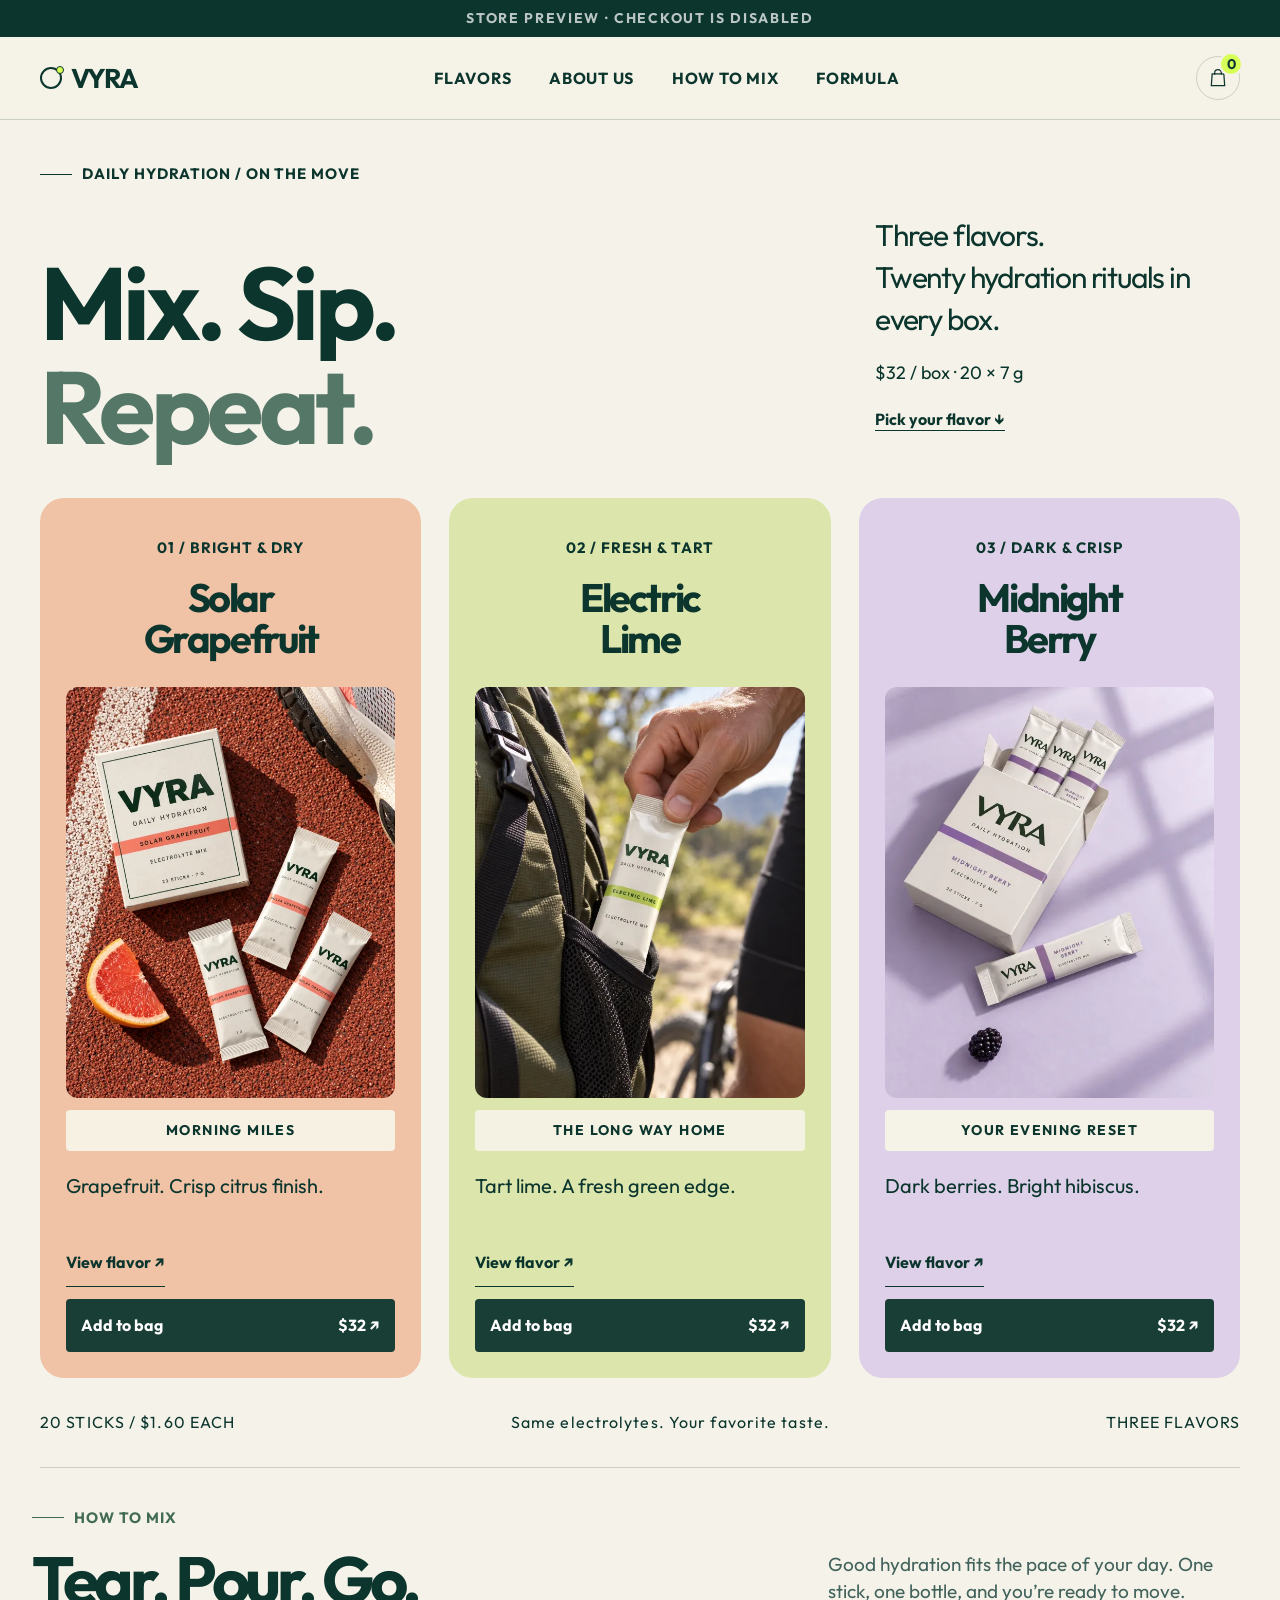
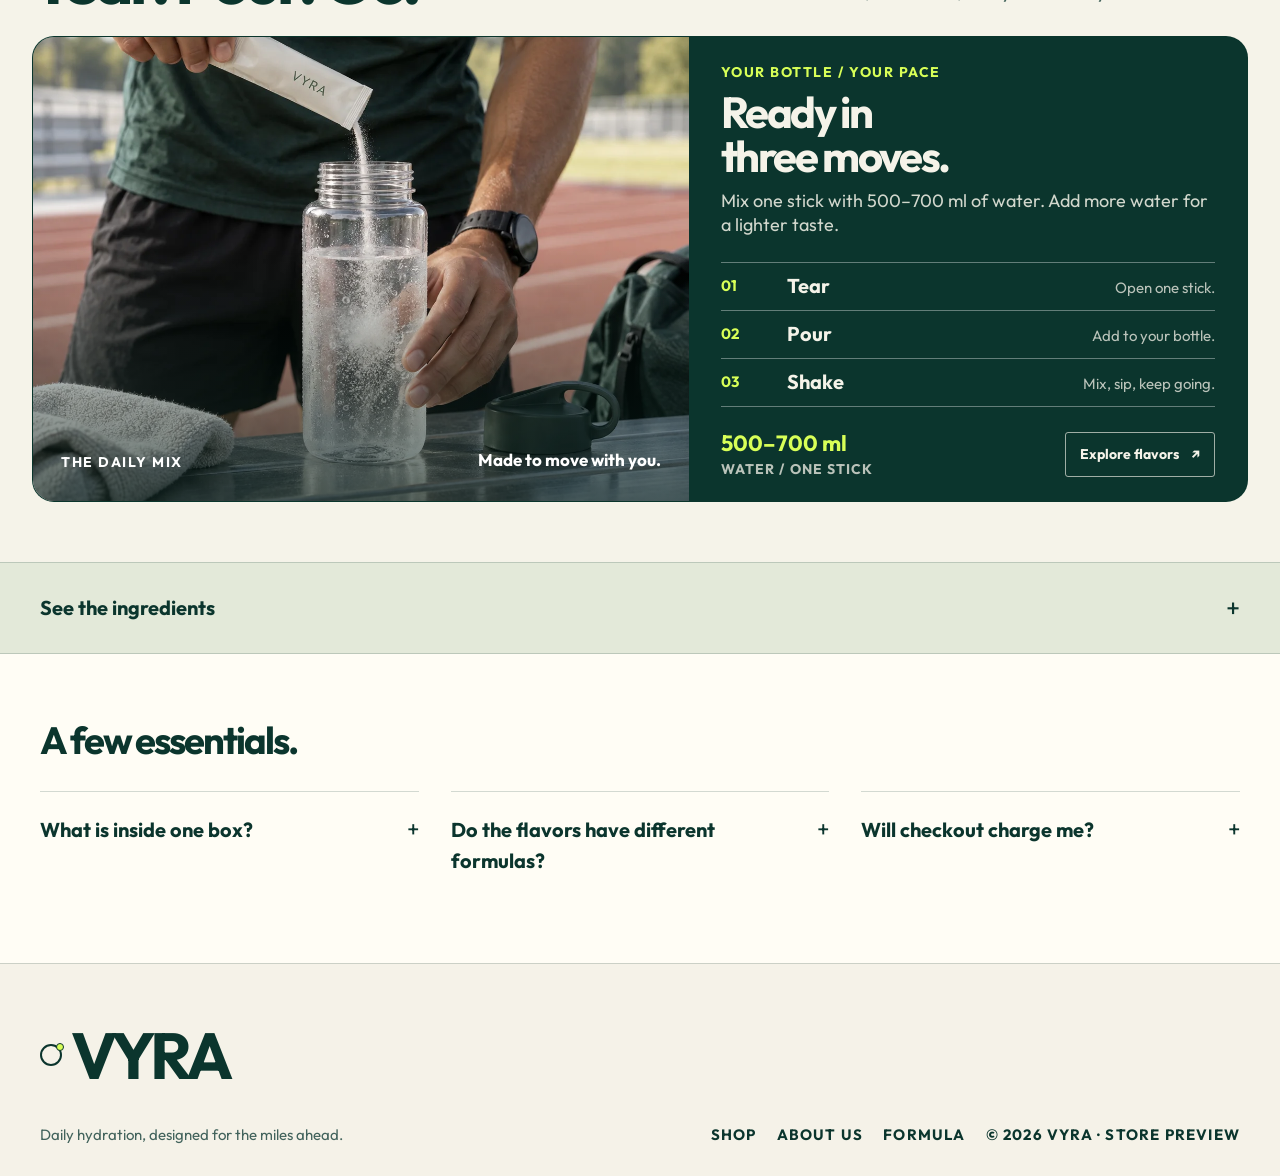
==== commit cad7c0da: "Refine readability, responsive imagery and About proportions" ====
--- a/index.html
+++ b/index.html
@@ -4,8 +4,8 @@
 <meta charset="utf-8">
 <meta name="viewport" content="width=device-width,initial-scale=1">
 <meta name="theme-color" content="#0b352d">
-<meta name="description" content="VYRA Hydration Telemetry store preview: three electrolyte flavor profiles for everyday endurance sport.">
-<title>VYRA — Hydration Telemetry</title>
+<meta name="description" content="Explore VYRA daily hydration: three electrolyte flavors, twenty sticks per box, and a simple mix-and-go ritual.">
+<title>VYRA — Daily Hydration</title>
 <style>
 :root{--ink:#0b352d;--muted:#42635c;--ivory:#f5f2e8;--paper:#fffdf5;--aqua:#75dce4;--coral:#ff705e;--acid:#d8ff57;--accent:#ff705e;--soft:#ffc2a6;--line:rgba(11,53,45,.18);--wrap:min(1180px,calc(100vw - 40px));--ease:cubic-bezier(.2,.8,.2,1)}
 *{box-sizing:border-box}html{scroll-behavior:smooth;scroll-padding-top:82px}body{margin:0;color:var(--ink);background:var(--ivory);font:16px/1.5 Inter,ui-sans-serif,system-ui,-apple-system,"Segoe UI",sans-serif;overflow-x:hidden}body.locked{overflow:hidden}button{font:inherit;color:inherit}button,a{-webkit-tap-highlight-color:transparent}a{color:inherit;text-decoration:none}img,svg{display:block;max-width:100%}:focus-visible{outline:3px solid var(--aqua);outline-offset:3px}.wrap{width:var(--wrap);margin:auto}.skip{position:fixed;z-index:200;top:8px;left:8px;padding:10px 14px;background:var(--paper);transform:translateY(-160%)}.skip:focus{transform:none}
@@ -34,13 +34,13 @@
 <body>
 <a class="skip" href="#main">Skip to content</a>
 <div class="demo">Store preview · Checkout is disabled</div>
-<header class="header"><nav class="nav wrap" aria-label="Primary navigation"><a class="brand" href="#top" aria-label="VYRA home"><span class="mark" aria-hidden="true"></span>VYRA</a><div class="navlinks" id="navlinks"><a href="#shop">Flavors</a><a href="about.html">About us</a><a href="#mix">How to mix</a><a href="#ingredient-register">Formula</a></div><div class="tools"><button class="icon" id="cartOpen" type="button" aria-label="Open cart" aria-haspopup="dialog">◒<span class="count" id="count">0</span></button><button class="icon menubtn" id="menubtn" type="button" aria-label="Open menu" aria-expanded="false" aria-controls="navlinks">≡</button></div></nav></header>
+<header class="header"><nav class="nav wrap" aria-label="Primary navigation"><a class="brand" href="#top" aria-label="VYRA home"><span class="mark" aria-hidden="true"></span>VYRA</a><div class="navlinks" id="navlinks"><a href="#shop">Flavors</a><a href="about.html">About us</a><a href="#mix">How to mix</a><a href="#ingredient-register">Formula</a></div><div class="tools"><button class="icon" id="cartOpen" type="button" aria-label="Open cart" aria-haspopup="dialog"><svg viewBox="0 0 24 24" width="20" height="20" fill="none" stroke="currentColor" stroke-width="1.5" aria-hidden="true"><path d="M5 7h14l1 14H4L5 7Z"/><path d="M8 8V6a4 4 0 0 1 8 0v2"/></svg><span class="count" id="count">0</span></button><button class="icon menubtn" id="menubtn" type="button" aria-label="Open menu" aria-expanded="false" aria-controls="navlinks">≡</button></div></nav></header>
 <main id="main">
 <section class="hero flavor-market" id="top" aria-labelledby="heroTitle"><div class="wrap"><div class="market-title"><div class="kicker">DAILY HYDRATION / ON THE MOVE</div><h1 id="heroTitle">Mix. Sip.<br><em>Repeat.</em></h1><div class="market-summary"><p>Three flavors.<br>Twenty hydration rituals in every box.</p><span>$32 / box · 20 × 7 g</span><a href="#shop">Pick your flavor ↓</a></div></div>
 <div class="flavor-shelf" id="shop" aria-label="Shop the three VYRA flavors">
-<article class="flavor-story solar"><div class="flavor-heading"><span>01 / BRIGHT &amp; DRY</span><h2><a href="product.html?flavor=solar">Solar<br>Grapefruit</a></h2></div><figure><a href="product.html?flavor=solar" aria-label="Explore Solar Grapefruit"><img src="assets/vyra-solar.webp" srcset="assets/vyra-solar-640.webp 640w, assets/vyra-solar.webp 1122w" sizes="(max-width:680px) 94vw, 60vw" width="1122" height="1402" alt="Overhead view of Solar Grapefruit packaging and fanned sticks on a running track" fetchpriority="high" decoding="async"></a><figcaption>MORNING MILES</figcaption></figure><div class="flavor-purchase"><p>Grapefruit. Crisp citrus finish.</p><a class="flavor-detail" href="product.html?flavor=solar">View flavor ↗</a><button type="button" data-product="solar">Add to bag <span>$32 ↗</span></button></div></article>
-<article class="flavor-story lime"><div class="flavor-heading"><span>02 / FRESH &amp; TART</span><h2><a href="product.html?flavor=lime">Electric<br>Lime</a></h2></div><figure><a href="product.html?flavor=lime" aria-label="Explore Electric Lime"><img src="assets/vyra-lime.webp" srcset="assets/vyra-lime-640.webp 640w, assets/vyra-lime.webp 1122w" sizes="(max-width:680px) 94vw, 60vw" width="1122" height="1402" alt="A cyclist taking an Electric Lime hydration stick from a bag" fetchpriority="high" decoding="async"></a><figcaption>THE LONG WAY HOME</figcaption></figure><div class="flavor-purchase"><p>Tart lime. A fresh green edge.</p><a class="flavor-detail" href="product.html?flavor=lime">View flavor ↗</a><button type="button" data-product="lime">Add to bag <span>$32 ↗</span></button></div></article>
-<article class="flavor-story berry"><div class="flavor-heading"><span>03 / DARK &amp; CRISP</span><h2><a href="product.html?flavor=berry">Midnight<br>Berry</a></h2></div><figure><a href="product.html?flavor=berry" aria-label="Explore Midnight Berry"><img src="assets/vyra-berry.webp" srcset="assets/vyra-berry-640.webp 640w, assets/vyra-berry.webp 1122w" sizes="(max-width:680px) 94vw, 60vw" width="1122" height="1402" alt="Open Midnight Berry carton with individual violet-striped sticks" fetchpriority="high" decoding="async"></a><figcaption>YOUR EVENING RESET</figcaption></figure><div class="flavor-purchase"><p>Dark berries. Bright hibiscus.</p><a class="flavor-detail" href="product.html?flavor=berry">View flavor ↗</a><button type="button" data-product="berry">Add to bag <span>$32 ↗</span></button></div></article>
+<article class="flavor-story solar"><div class="flavor-heading"><span>01 / BRIGHT &amp; DRY</span><h2><a href="product.html?flavor=solar">Solar<br>Grapefruit</a></h2></div><figure><a href="product.html?flavor=solar" aria-label="Explore Solar Grapefruit"><img src="assets/vyra-solar.webp" srcset="assets/vyra-solar-640.webp 640w, assets/vyra-solar.webp 1122w" sizes="(max-width:680px) calc(100vw - 76px), (max-width:1000px) calc((100vw - 92px) / 2), (max-width:1520px) calc((100vw - 292px) / 3), 410px" width="1122" height="1402" alt="Overhead view of Solar Grapefruit packaging and fanned sticks on a running track" fetchpriority="high" decoding="async"></a><figcaption>MORNING MILES</figcaption></figure><div class="flavor-purchase"><p>Grapefruit. Crisp citrus finish.</p><a class="flavor-detail" href="product.html?flavor=solar">View flavor ↗</a><button type="button" data-product="solar">Add to bag <span>$32 ↗</span></button></div></article>
+<article class="flavor-story lime"><div class="flavor-heading"><span>02 / FRESH &amp; TART</span><h2><a href="product.html?flavor=lime">Electric<br>Lime</a></h2></div><figure><a href="product.html?flavor=lime" aria-label="Explore Electric Lime"><img src="assets/vyra-lime.webp" srcset="assets/vyra-lime-640.webp 640w, assets/vyra-lime.webp 1122w" sizes="(max-width:680px) calc(100vw - 76px), (max-width:1000px) calc((100vw - 92px) / 2), (max-width:1520px) calc((100vw - 292px) / 3), 410px" width="1122" height="1402" alt="A cyclist taking an Electric Lime hydration stick from a bag" fetchpriority="high" decoding="async"></a><figcaption>THE LONG WAY HOME</figcaption></figure><div class="flavor-purchase"><p>Tart lime. A fresh green edge.</p><a class="flavor-detail" href="product.html?flavor=lime">View flavor ↗</a><button type="button" data-product="lime">Add to bag <span>$32 ↗</span></button></div></article>
+<article class="flavor-story berry"><div class="flavor-heading"><span>03 / DARK &amp; CRISP</span><h2><a href="product.html?flavor=berry">Midnight<br>Berry</a></h2></div><figure><a href="product.html?flavor=berry" aria-label="Explore Midnight Berry"><img src="assets/vyra-berry.webp" srcset="assets/vyra-berry-640.webp 640w, assets/vyra-berry.webp 1122w" sizes="(max-width:680px) calc(100vw - 76px), (max-width:1000px) calc((100vw - 92px) / 2), (max-width:1520px) calc((100vw - 292px) / 3), 410px" width="1122" height="1402" alt="Open Midnight Berry carton with individual violet-striped sticks" fetchpriority="high" decoding="async"></a><figcaption>YOUR EVENING RESET</figcaption></figure><div class="flavor-purchase"><p>Dark berries. Bright hibiscus.</p><a class="flavor-detail" href="product.html?flavor=berry">View flavor ↗</a><button type="button" data-product="berry">Add to bag <span>$32 ↗</span></button></div></article>
 </div><div class="market-foot"><span>20 STICKS / $1.60 EACH</span><span>Same electrolytes. Your favorite taste.</span><span>THREE FLAVORS</span></div></div></section>
 <section class="section mix mix-editorial" id="mix" aria-labelledby="mixTitle"><div class="wrap"><div class="intro"><div><div class="kicker">How to mix</div><h2 id="mixTitle">Tear. Pour. Go.</h2></div><p>Good hydration fits the pace of your day. One stick, one bottle, and you’re ready to move.</p></div><div class="mix-layout"><figure class="mix-visual"><img src="assets/mix.webp" srcset="assets/mix-640.webp 640w, assets/mix.webp 1254w" sizes="(max-width:680px) 100vw, (max-width:1000px) 50vw, 55vw" width="1254" height="1254" alt="An athlete pouring a VYRA electrolyte stick into a clear water bottle" loading="lazy"><figcaption><span>THE DAILY MIX</span><strong>Made to move with you.</strong></figcaption></figure><div class="mix-copy"><div class="mix-copy-head"><span class="mix-overline">YOUR BOTTLE / YOUR PACE</span><h3>Ready in<br>three moves.</h3><p>Mix one stick with 500–700 ml of water. Add more water for a lighter taste.</p></div><ol class="mix-steps"><li><span class="mix-step-no">01</span><div><strong>Tear</strong><span>Open one stick.</span></div></li><li><span class="mix-step-no">02</span><div><strong>Pour</strong><span>Add to your bottle.</span></div></li><li><span class="mix-step-no">03</span><div><strong>Shake</strong><span>Mix, sip, keep going.</span></div></li></ol><div class="mix-end"><span>500–700 ml <small>WATER / ONE STICK</small></span><a href="#shop">Explore flavors <span aria-hidden="true">↗</span></a></div></div></div></div></section>
 <details class="technical" id="ingredient-register"><summary class="wrap">See the ingredients <span aria-hidden="true">+</span></summary><section class="section formula" id="formula" aria-labelledby="formulaTitle"><div class="wrap"><div class="intro"><div><div class="kicker">Formula / per stick</div><h2 id="formulaTitle">The numbers<br>stay visible.</h2></div><p>Four essential figures, presented without a maze of claims. One stick is designed to mix into 500–700 ml of water.</p></div><div class="formula-layout"><div class="formula-lead"><div class="big">01</div><h3>Daily hydration stick</h3><p>Illustrative electrolyte values for this store preview. Final formulation and labeling require review. Not a substitute for a varied diet or professional medical advice.</p></div><dl><div class="nutrient"><dt>Sodium</dt><dd>300 <small>mg</small></dd></div><div class="nutrient"><dt>Potassium</dt><dd>200 <small>mg</small></dd></div><div class="nutrient"><dt>Magnesium</dt><dd>60 <small>mg</small></dd></div><div class="nutrient"><dt>Vitamin C</dt><dd>80 <small>mg</small></dd></div></dl></div></div></section></details>
--- a/typography.css
+++ b/typography.css
@@ -9,6 +9,11 @@
 body .signal-options .option-action,body .pack i,body .close{font-size:14px!important}
 body .pack i{min-width:44px;min-height:44px}
 @media(max-width:780px){body .kicker,body .eyebrow,body .label{font-size:14px!important;letter-spacing:.035em}body .signal-options span,body .signal-options small{font-size:14px!important}}
+/* Comfortable targets and legible counts across all page types. */
+.detail-bag{font-size:14px}
+.shop-quantity{flex-wrap:wrap;gap:6px}
+.shop-quantity button{min-width:44px;min-height:44px}
+.detail-header nav a,.detail-header .navlinks a,.navlinks>a,.nav-links>a,.nav .links>a{display:inline-flex;align-items:center;min-height:44px}
 /* One type system per brand across home, About, product and bag. */
 body{font-size:18px;line-height:1.65}
 body,body *{font-family:var(--brand-body)!important}
@@ -37,6 +42,9 @@
  .related-card{display:flex;align-items:center;gap:18px;padding:12px}
  .related-card img{width:96px;height:112px;object-fit:contain;flex:none;margin:0}
 }
+.icon{min-width:44px;min-height:44px}
+.count{font-size:14px;min-width:24px;height:24px;padding-inline:4px;line-height:1}
+.flavor-purchase>button span{font-size:16px}
 .market-title h1{font-weight:700;letter-spacing:-.045em;line-height:1.02}
 h2,h3,.display{letter-spacing:-.035em;line-height:1.1}
 .mix-copy p{font-size:26px;line-height:1.6}
--- a/mix-refresh.css
+++ b/mix-refresh.css
@@ -9,7 +9,7 @@
 .mix-editorial .mix-visual>img{position:absolute;inset:0;width:100%;height:100%;aspect-ratio:auto;object-fit:cover;object-position:center 52%;border-radius:0}
 .mix-editorial .mix-visual:after{content:"";position:absolute;inset:45% 0 0;background:linear-gradient(transparent,#071d19a8);pointer-events:none}
 .mix-editorial .mix-visual figcaption{position:absolute;z-index:1;right:28px;bottom:28px;left:28px;display:flex;align-items:end;justify-content:space-between;gap:15px;color:#fff}
-.mix-editorial .mix-visual figcaption span{font-size:13px;font-weight:800;letter-spacing:.11em}
+.mix-editorial .mix-visual figcaption span{font-size:14px;font-weight:800;letter-spacing:.11em}
 .mix-editorial .mix-visual figcaption strong{max-width:190px;font-size:17px;font-weight:600;text-align:right}
 .mix-editorial .mix-copy{display:flex;flex-direction:column;justify-content:space-between;gap:28px;min-width:0;min-height:0;padding:clamp(30px,4vw,62px);border:0;background:var(--ink);color:#f5f3e9}
 .mix-editorial .mix-copy>div:first-child{display:block}
@@ -24,7 +24,7 @@
 .mix-editorial .mix-steps li>div>span{color:#f5f3e9bf;font-size:16px;line-height:1.4;text-align:right}
 .mix-editorial .mix-end{display:flex;align-items:center;justify-content:space-between;gap:16px;flex-wrap:wrap}
 .mix-editorial .mix-end>span{color:var(--acid);font-size:27px;font-weight:700;line-height:1}
-.mix-editorial .mix-end small{display:block;margin-top:8px;color:#f5f3e9bf;font-size:12px;font-weight:650;letter-spacing:.08em}
+.mix-editorial .mix-end small{display:block;margin-top:8px;color:#f5f3e9bf;font-size:14px;font-weight:650;letter-spacing:.08em}
 .mix-editorial .mix-end a{display:inline-flex;align-items:center;justify-content:center;gap:12px;min-height:48px;padding:10px 14px;border:1px solid #f5f3e9a3;border-radius:3px;color:#f5f3e9;font-size:15px;font-weight:700;transition:background .2s,color .2s}
 .mix-editorial .mix-end a:hover{background:#f5f3e9;color:var(--ink)}
 .mix-editorial .mix-end a:focus-visible{outline-color:var(--acid)}
@@ -37,7 +37,7 @@
   .mix-editorial .mix-layout{min-height:464px}
   .mix-editorial .mix-visual{min-height:464px}
   .mix-editorial .mix-copy{gap:10px;padding:24px 32px}
-  .mix-editorial .mix-overline{margin-bottom:6px;font-size:13px}
+  .mix-editorial .mix-overline{margin-bottom:6px;font-size:14px}
   .mix-editorial .mix-copy h3{margin-bottom:10px;font-size:clamp(40px,3.4vw,48px)}
   .mix-editorial .mix-copy p{font-size:18px;line-height:1.35}
   .mix-editorial .mix-steps li{min-height:48px;padding:5px 0}
@@ -48,4 +48,4 @@
 }
 @media(min-width:1001px) and (max-width:1199px){.mix-editorial .intro{grid-template-columns:1fr;gap:8px}.mix-editorial .intro p{max-width:760px;margin:0}.mix-editorial .mix-copy h3{font-size:43px}}
 @media(max-width:1000px){.mix-editorial .intro{grid-template-columns:1fr;gap:12px}.mix-editorial .intro p{max-width:600px}.mix-editorial .mix-layout{min-height:0}.mix-editorial .mix-visual{min-height:560px}.mix-editorial .mix-copy{padding:32px}.mix-editorial .mix-copy h3{font-size:46px}.mix-editorial .mix-steps li>div{display:block}.mix-editorial .mix-steps li>div>span{display:block;text-align:left}}
-@media(max-width:680px){.mix-editorial.section{padding:62px 0}.mix-editorial .intro{grid-template-columns:1fr;gap:15px;margin-bottom:28px}.mix-editorial .intro h2{font-size:clamp(48px,12vw,72px)}.mix-editorial .intro p{font-size:18px}.mix-editorial .mix-layout{grid-template-columns:1fr;border-radius:16px}.mix-editorial .mix-visual{min-height:0;aspect-ratio:1.08;max-width:none}.mix-editorial .mix-visual>img{height:100%;object-position:center 48%}.mix-editorial .mix-visual figcaption{right:20px;bottom:20px;left:20px}.mix-editorial .mix-visual figcaption span{font-size:11px}.mix-editorial .mix-visual figcaption strong{font-size:13px}.mix-editorial .mix-copy{gap:30px;padding:28px 22px 26px}.mix-editorial .mix-copy h3{font-size:clamp(43px,11vw,58px)}.mix-editorial .mix-copy p{font-size:18px}.mix-editorial .mix-steps li{grid-template-columns:42px minmax(0,1fr);min-height:66px}.mix-editorial .mix-steps strong{font-size:21px}.mix-editorial .mix-steps li>div>span{font-size:15px}.mix-editorial .mix-end>span{font-size:25px}}
+@media(max-width:680px){.mix-editorial.section{padding:62px 0}.mix-editorial .intro{grid-template-columns:1fr;gap:15px;margin-bottom:28px}.mix-editorial .intro h2{font-size:clamp(48px,12vw,72px)}.mix-editorial .intro p{font-size:18px}.mix-editorial .mix-layout{grid-template-columns:1fr;border-radius:16px}.mix-editorial .mix-visual{min-height:0;aspect-ratio:1.08;max-width:none}.mix-editorial .mix-visual>img{height:100%;object-position:center 48%}.mix-editorial .mix-visual figcaption{right:20px;bottom:20px;left:20px}.mix-editorial .mix-visual figcaption span{font-size:14px}.mix-editorial .mix-visual figcaption strong{font-size:14px}.mix-editorial .mix-copy{gap:30px;padding:28px 22px 26px}.mix-editorial .mix-copy h3{font-size:clamp(43px,11vw,58px)}.mix-editorial .mix-copy p{font-size:18px}.mix-editorial .mix-steps li{grid-template-columns:42px minmax(0,1fr);min-height:66px}.mix-editorial .mix-steps strong{font-size:21px}.mix-editorial .mix-steps li>div>span{font-size:15px}.mix-editorial .mix-end>span{font-size:25px}}
